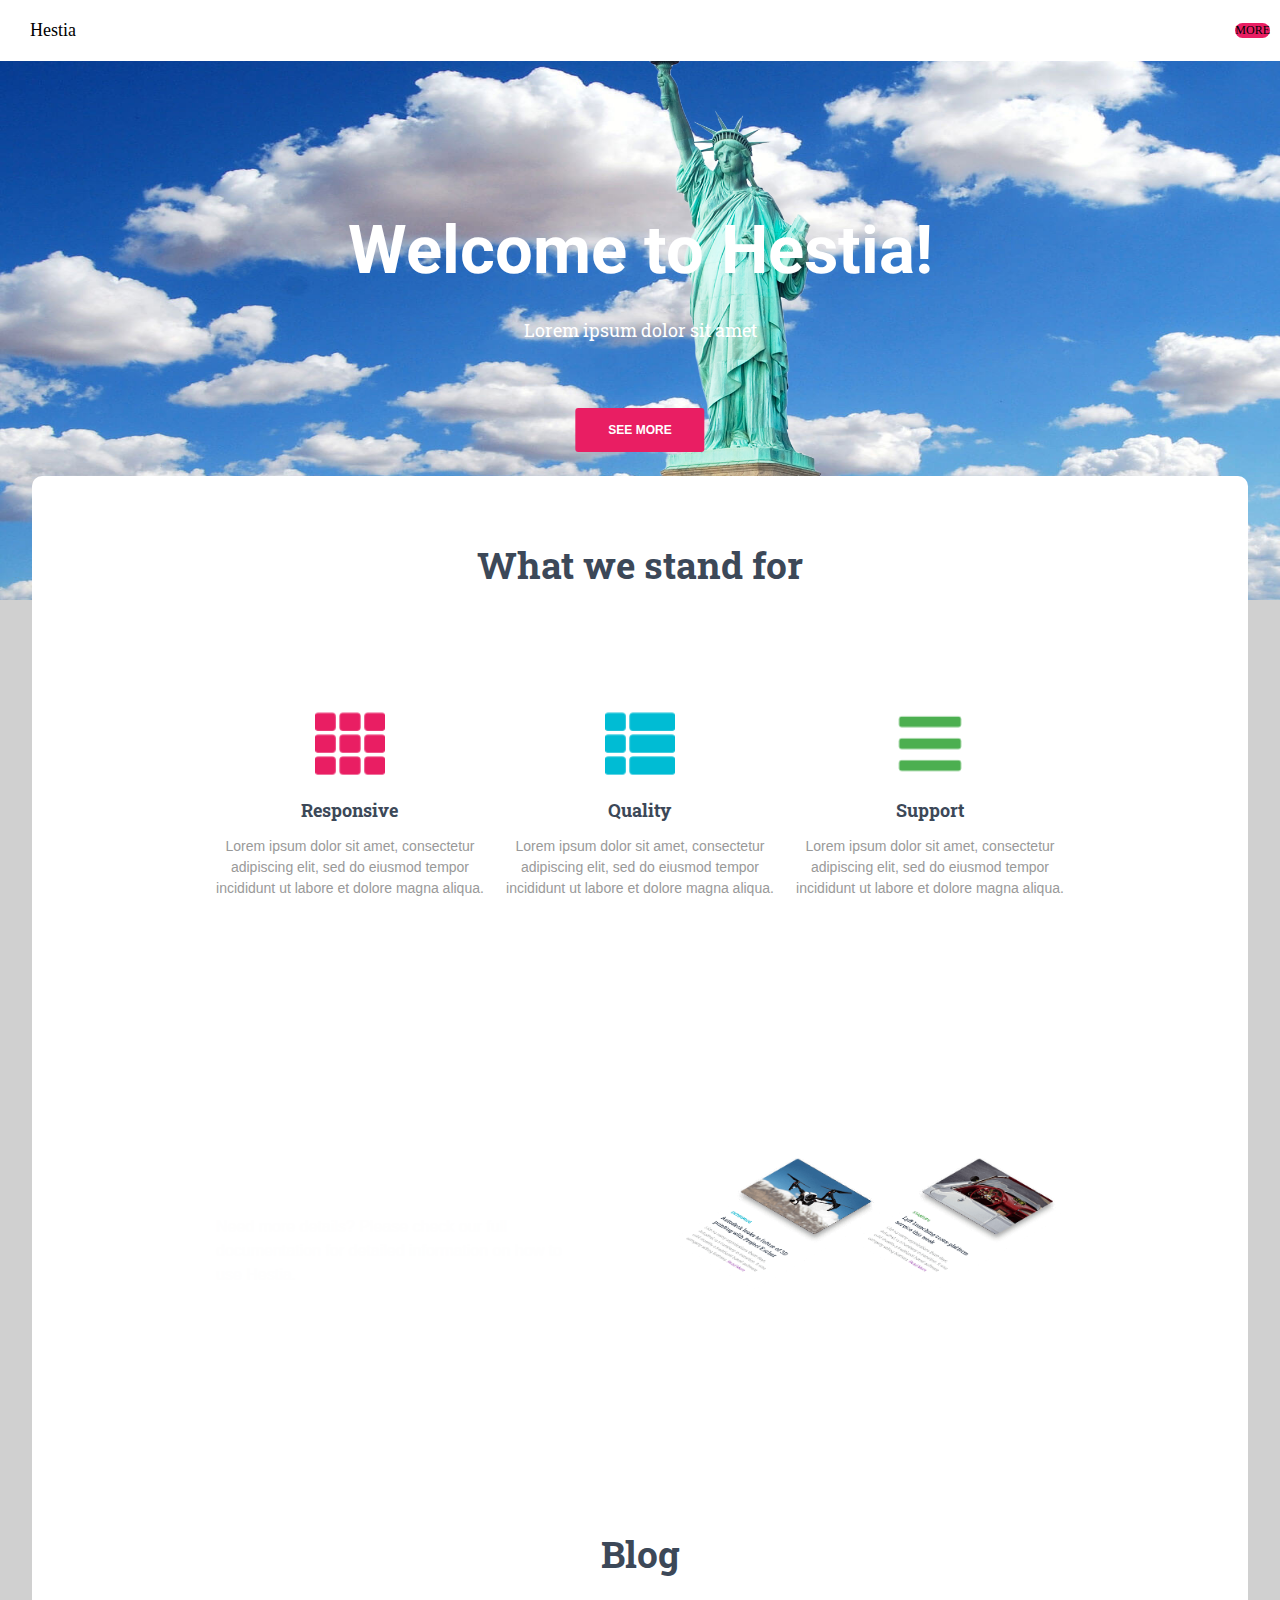
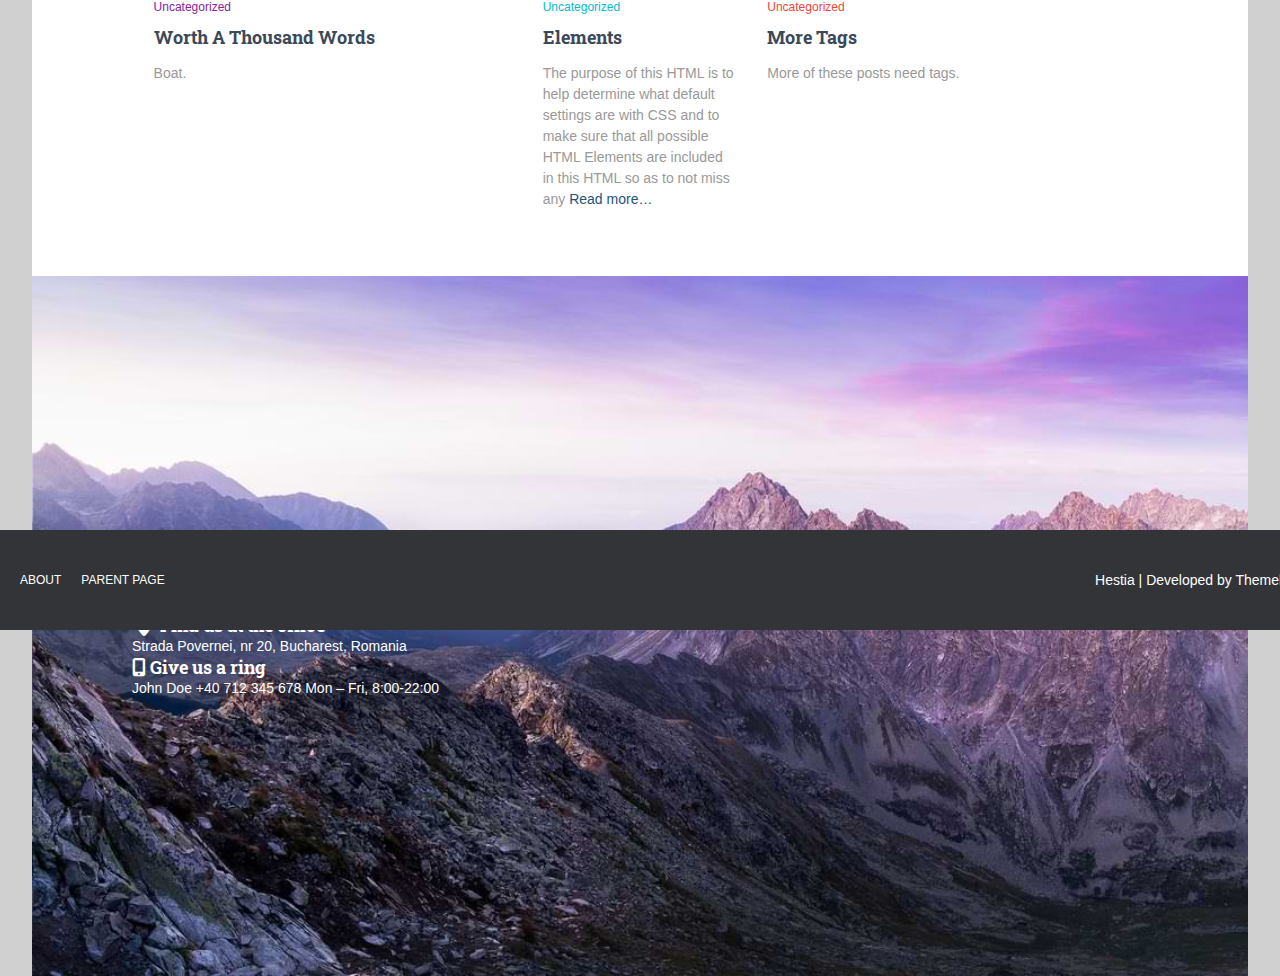
==== index.html @ 1cc7cbe5 "better" ====
<!DOCTYPE html>
<html lang="en">
  <head>
    <meta charset="UTF-8" />
    <meta name="viewport" content="width=device-width, initial-scale=1.0" />
    <title>Hestia</title>
    <link rel="stylesheet" href="./styles/nav/nav.css" />
    <link rel="stylesheet" href="./styles/main/main.css" />
    <link rel="preconnect" href="https://fonts.googleapis.com" />
    <link rel="preconnect" href="https://fonts.gstatic.com" crossorigin />
    <link
      href="https://fonts.googleapis.com/css2?family=Playwrite+IN:wght@100..400&family=Roboto:ital,wght@0,100..900;1,100..900&display=swap"
      rel="stylesheet"
    />
    <link rel="preconnect" href="https://fonts.googleapis.com" />
    <link rel="preconnect" href="https://fonts.gstatic.com" crossorigin />
    <link
      href="https://fonts.googleapis.com/css2?family=Playwrite+IN:wght@100..400&family=Roboto+Slab:wght@100..900&family=Roboto:ital,wght@0,100..900;1,100..900&display=swap"
      rel="stylesheet"
    />
    <link
      rel="stylesheet"
      href="https://cdnjs.cloudflare.com/ajax/libs/font-awesome/6.0.0-beta3/css/all.min.css"
    />
  </head>

  <body>
    <div class="page-container">
      <header>
        <nav>
          <div class="nav-hestia">
            <a href="">Hestia</a>
          </div>
          <div class="nav-links">
            <div class="nav-label">
              <a href="">HOME</a>
            </div>

            <div class="nav-label">
              <a href="">BLOG</a>
            </div>

            <div class="nav-label">
              <a href="">CONTACT</a>
            </div>

            <div class="nav-more">
              <a href="">MORE</a>
            </div>
          </div>
        </nav>
      </header>

      <div class="hero-wrapper">
        <img class="clouds-img" src="./assets/clouds.jpg" alt="clouds" />
        <img
          class="statue-img"
          src="./assets/statue-of-liberty.png"
          alt="statue-liberty"
        />
        <span class="welcome">Welcome to Hestia!</span>
        <span class="lorem">Lorem ipsum dolor sit amet</span>
        <span class="see-more">SEE MORE</span>
      </div>

      <div class="main-wrapper">
        <div class="stand-for-container">
          <div class="stand-for-heading">
            <span>What we stand for</span>
          </div>

          <div class="grid-container">
            <div class="pink">
              <img src="./assets/feat1.png" alt="pink-grid" />
              <span>Responsive</span>
              <p>
                Lorem ipsum dolor sit amet, consectetur adipiscing elit, sed do
                eiusmod tempor incididunt ut labore et dolore magna aliqua.
              </p>
            </div>

            <div class="blue">
              <img src="./assets/feat2.png" alt="blue-grid" />
              <span>Quality</span>
              <p>
                Lorem ipsum dolor sit amet, consectetur adipiscing elit, sed do
                eiusmod tempor incididunt ut labore et dolore magna aliqua.
              </p>
            </div>

            <div class="green">
              <img src="./assets/feat3.png" alt="green-grid" />
              <span>Support</span>
              <p>
                Lorem ipsum dolor sit amet, consectetur adipiscing elit, sed do
                eiusmod tempor incididunt ut labore et dolore magna aliqua.
              </p>
            </div>
          </div>
        </div>

        <div class="about-hestia">
          <div class="words-wrapper">
            <span>About Hestia</span>
            <p>
              Need more details? Please check our full documentation for
              detailed information on how to use Hestia.
            </p>
          </div>
          <div>
            <img src="./assets/about-content.png" alt="about-hestia" />
          </div>
        </div>

        <div class="blog-container">
          <div class="blog-heading">
            <span>Blog</span>
          </div>
          <div class="grid-container">
            <div class="purple">
              <a class="purple-uncategorized" href="">Uncategorized</a>
              <span>Worth A Thousand Words</span>
              <p>Boat.</p>
            </div>

            <div class="blue">
              <a class="blue-uncategorized" href="">Uncategorized</a>
              <span>Elements</span>
              <p>
                The purpose of this HTML is to help determine what default
                settings are with CSS and to make sure that all possible HTML
                Elements are included in this HTML so as to not miss any
                <a href="#">Read more…</a>
              </p>
            </div>

            <div class="red">
              <a class="red-uncategorized" href="">Uncategorized</a>
              <span>More Tags</span>
              <p>More of these posts need tags.</p>
            </div>
          </div>
        </div>

        <div class="get-in-touch-container">
          <div class="get-in-touch-wrapper">
            <span class="header">Get in Touch</span>
            <div class="find-us-office">
              <i class="fa-solid fa-location-dot"></i>
              <span>Find us at the office</span>
            </div>
            <span class="strada-address"
              >Strada Povernei, nr 20, Bucharest, Romania</span
            >
            <div class="give-us-ring">
              <i class="fa-solid fa-mobile-screen-button"></i>
              <span>Give us a ring</span>
            </div>
            <span class="john-doe-number"
              >John Doe +40 712 345 678 Mon – Fri, 8:00-22:00</span
            >
          </div>
        </div>
      </div>
      <footer>
        <nav>
          <div class="nav-links-left">
            <div class="nav-label">
              <a href="">ABOUT</a>
            </div>
            <div class="nav-label">
              <a href="">PARENT PAGE</a>
            </div>
          </div>
          <div class="nav-label developed-by">
            Hestia | Developed by <a href="">Themelsle</a>
          </div>
        </nav>
      </footer>
    </div>
  </body>
</html>
---- styles/nav/nav.css ----
.page-container {
  padding-top: 30px;
}
.page-container header {
  display: flex;
  justify-content: space-between;
  align-items: center;
  padding: 20px;
  position: fixed;
  top: 0;
  z-index: 2000;
  width: 100%;
  background-color: white;
}
.page-container header nav {
  display: flex;
  justify-content: space-between;
  align-items: center;
  width: 100%;
  padding: 0px 10px;
  color: white;
}
.page-container header nav .nav-hestia {
  font-size: 18px;
}
.page-container header nav .nav-links {
  display: flex;
  gap: 20px;
}
.page-container header nav .nav-label {
  font-size: 12px;
}
.page-container header nav .nav-more {
  font-size: 12px;
  background-color: #e91e63;
  color: white;
  border-radius: 10px;
  margin: 0 20px;
}
.page-container header nav a {
  text-decoration: none;
  color: black;
}/*# sourceMappingURL=nav.css.map */
---- styles/main/main.css ----
html,
body {
  margin: 0;
  width: 100%;
  height: 100%;
  background-color: #d0d0d0;
}

.page-container {
  display: flex;
  flex-direction: column;
}
.page-container .hero-wrapper {
  position: relative;
}
.page-container .hero-wrapper .clouds-img {
  position: absolute;
  height: 570px;
  width: 100%;
}
.page-container .hero-wrapper .statue-img {
  height: 570px;
  width: auto;
  position: absolute;
  left: 285px;
  top: -35px;
}
.page-container .hero-wrapper .welcome {
  position: absolute;
  top: 220px;
  left: 50%;
  transform: translate(-50%, -50%);
  padding: 10px;
  font-size: 67px;
  color: white;
  font-family: "Roboto", Helvetica, Arial, Helvetica, sans-serif;
  font-weight: bold;
}
.page-container .hero-wrapper .lorem {
  position: absolute;
  top: 300px;
  left: 50%;
  transform: translate(-50%, -50%);
  padding: 10px;
  font-size: 18px;
  color: white;
  font-family: "Roboto Slab", "Times New Roman", serif;
}
.page-container .hero-wrapper .see-more {
  position: absolute;
  display: inline-block;
  background-color: #e91e63;
  border-radius: 3px;
  top: 400px;
  left: 50%;
  transform: translate(-50%, -50%);
  padding: 15px 33px;
  font-size: 12px;
  color: white;
  font-family: Arial, Helvetica, sans-serif;
  font-weight: bold;
}
.page-container .main-wrapper {
  position: relative;
  background-color: white;
  border-radius: 10px 10px 10px 10px;
  padding: -20px;
  width: 95%;
  justify-content: center;
  margin: 0 auto;
  z-index: 100;
  top: 446px;
}
.page-container .main-wrapper .stand-for-container {
  display: flex;
  flex-direction: column;
  align-items: center;
  justify-content: center;
  height: 500px;
  width: 80%;
  margin: 0 auto;
}
.page-container .main-wrapper .stand-for-container .stand-for-heading {
  color: #3c4858;
  font-size: 37px;
  font-family: "Roboto Slab", "Times New Roman", serif;
  font-weight: 700;
  text-align: center;
  margin-bottom: 120px;
}
.page-container .main-wrapper .stand-for-container .grid-container {
  display: grid;
  grid-template-columns: 1fr 1fr 1fr;
  gap: 20px;
  text-align: center;
}
.page-container .main-wrapper .stand-for-container .grid-container img {
  width: 70px;
  height: auto;
  margin-bottom: 15px;
}
.page-container .main-wrapper .stand-for-container .grid-container span {
  display: block;
  font-weight: bold;
  margin-bottom: 5px;
  color: #3c4858;
  font-size: 18px;
  font-weight: 700;
  font-family: "Roboto Slab", "Times New Roman", serif;
}
.page-container .main-wrapper .stand-for-container .grid-container p {
  max-width: 270px;
  color: #999999;
  font-size: 14px;
  font-family: Arial, Helvetica, sans-serif;
  line-height: 1.5;
}
.page-container .main-wrapper .about-hestia {
  display: flex;
  background-image: url("../../assets/mountain.jpg");
  background-repeat: no-repeat;
  display: flex;
  width: 100%;
  height: 500px;
  justify-content: center;
  background-position: center;
  background-size: cover;
  background-attachment: fixed;
  align-items: center;
  justify-content: center;
  gap: 80px;
}
.page-container .main-wrapper .about-hestia span {
  color: #fff;
  font-family: "Roboto Slab", "Times New Roman", serif;
  font-weight: 700;
  font-size: 37px;
}
.page-container .main-wrapper .about-hestia p {
  color: #fefefe;
  font-weight: 300;
  font-family: Arial, Helvetica, sans-serif;
  word-wrap: break-word;
  width: 375px;
  line-height: 1.5;
}
.page-container .main-wrapper .about-hestia img {
  width: auto;
  height: 140px;
}
.page-container .main-wrapper .blog-container {
  display: flex;
  flex-direction: column;
  align-items: center;
  justify-content: center;
  height: 400px;
  margin: 0 auto;
}
.page-container .main-wrapper .blog-container .blog-heading {
  color: #3c4858;
  font-size: 37px;
  font-family: "Roboto Slab", "Times New Roman", serif;
  font-weight: 700;
  text-align: center;
  margin-bottom: 19px;
}
.page-container .main-wrapper .blog-container .grid-container {
  display: grid;
  grid-template-columns: 1fr 0.5fr 1fr;
  width: 80%;
  text-align: center;
}
.page-container .main-wrapper .blog-container .grid-container .purple {
  text-align: left;
}
.page-container .main-wrapper .blog-container .grid-container .blue {
  text-align: left;
}
.page-container .main-wrapper .blog-container .grid-container .red {
  text-align: left;
  margin-left: 30px;
}
.page-container .main-wrapper .blog-container .grid-container span {
  display: block;
  font-weight: bold;
  margin-bottom: 5px;
  color: #3c4858;
  font-size: 18px;
  font-weight: 700;
  font-family: "Roboto Slab", "Times New Roman", serif;
  margin-top: 10px;
}
.page-container .main-wrapper .blog-container .grid-container p {
  color: #999999;
  font-size: 14px;
  font-family: Arial, Helvetica, sans-serif;
  line-height: 1.5;
  text-align: left;
  max-width: 200px;
}
.page-container .main-wrapper .blog-container .grid-container p a {
  text-decoration: none;
  color: #23527c;
}
.page-container .main-wrapper .blog-container .grid-container a {
  text-decoration: none;
}
.page-container .main-wrapper .blog-container .grid-container .purple-uncategorized {
  color: #89229b;
  font-family: Arial, Helvetica, sans-serif;
  font-size: 12px;
}
.page-container .main-wrapper .blog-container .grid-container .blue-uncategorized {
  color: #00bcd4;
  font-family: Arial, Helvetica, sans-serif;
  font-size: 12px;
}
.page-container .main-wrapper .blog-container .grid-container .red-uncategorized {
  color: #f44336;
  font-family: Arial, Helvetica, sans-serif;
  font-size: 12px;
}
.page-container .main-wrapper .get-in-touch-container {
  background-image: url("../../assets/mountain.jpg");
  width: 100%;
  display: flex;
  flex-direction: column;
  justify-content: space-around;
  align-items: flex-start;
  height: 700px;
  background-repeat: no-repeat;
  background-size: cover;
  color: white;
}
.page-container .main-wrapper .get-in-touch-container .get-in-touch-wrapper {
  padding: 100px;
}
.page-container .main-wrapper .get-in-touch-container .get-in-touch-wrapper .header {
  font-size: 37px;
  font-family: "Roboto Slab", "Times New Roman", serif;
  font-weight: 700;
}
.page-container .main-wrapper .get-in-touch-container .get-in-touch-wrapper .find-us-office {
  font-size: 18px;
  font-family: "Roboto Slab", "Times New Roman", serif;
  font-weight: 700;
}
.page-container .main-wrapper .get-in-touch-container .get-in-touch-wrapper .find-us-office i {
  font-size: 32px;
}
.page-container .main-wrapper .get-in-touch-container .get-in-touch-wrapper .strada-address {
  font-size: 14px;
  font-family: Arial, Helvetica, sans-serif;
}
.page-container .main-wrapper .get-in-touch-container .get-in-touch-wrapper .give-us-ring {
  font-size: 18px;
  font-family: "Roboto Slab", "Times New Roman", serif;
  font-weight: 700;
}
.page-container .main-wrapper .get-in-touch-container .get-in-touch-wrapper .john-doe-number {
  font-size: 14px;
  font-family: Arial, Helvetica, sans-serif;
}
.page-container footer {
  background-color: #323437;
  width: 100%;
  height: 100px;
  padding: 0 20px;
  z-index: 2000;
}
.page-container footer nav {
  display: flex;
  align-items: center;
  height: 100%;
}
.page-container .nav-links-left {
  display: flex;
  gap: 20px;
}
.page-container .nav-label {
  font-size: 12px;
  font-family: Arial, Helvetica, sans-serif;
  color: white;
}
.page-container .nav-label a {
  text-decoration: none;
  color: white;
}
.page-container .developed-by {
  margin-left: auto;
  font-size: 14px;
}/*# sourceMappingURL=main.css.map */
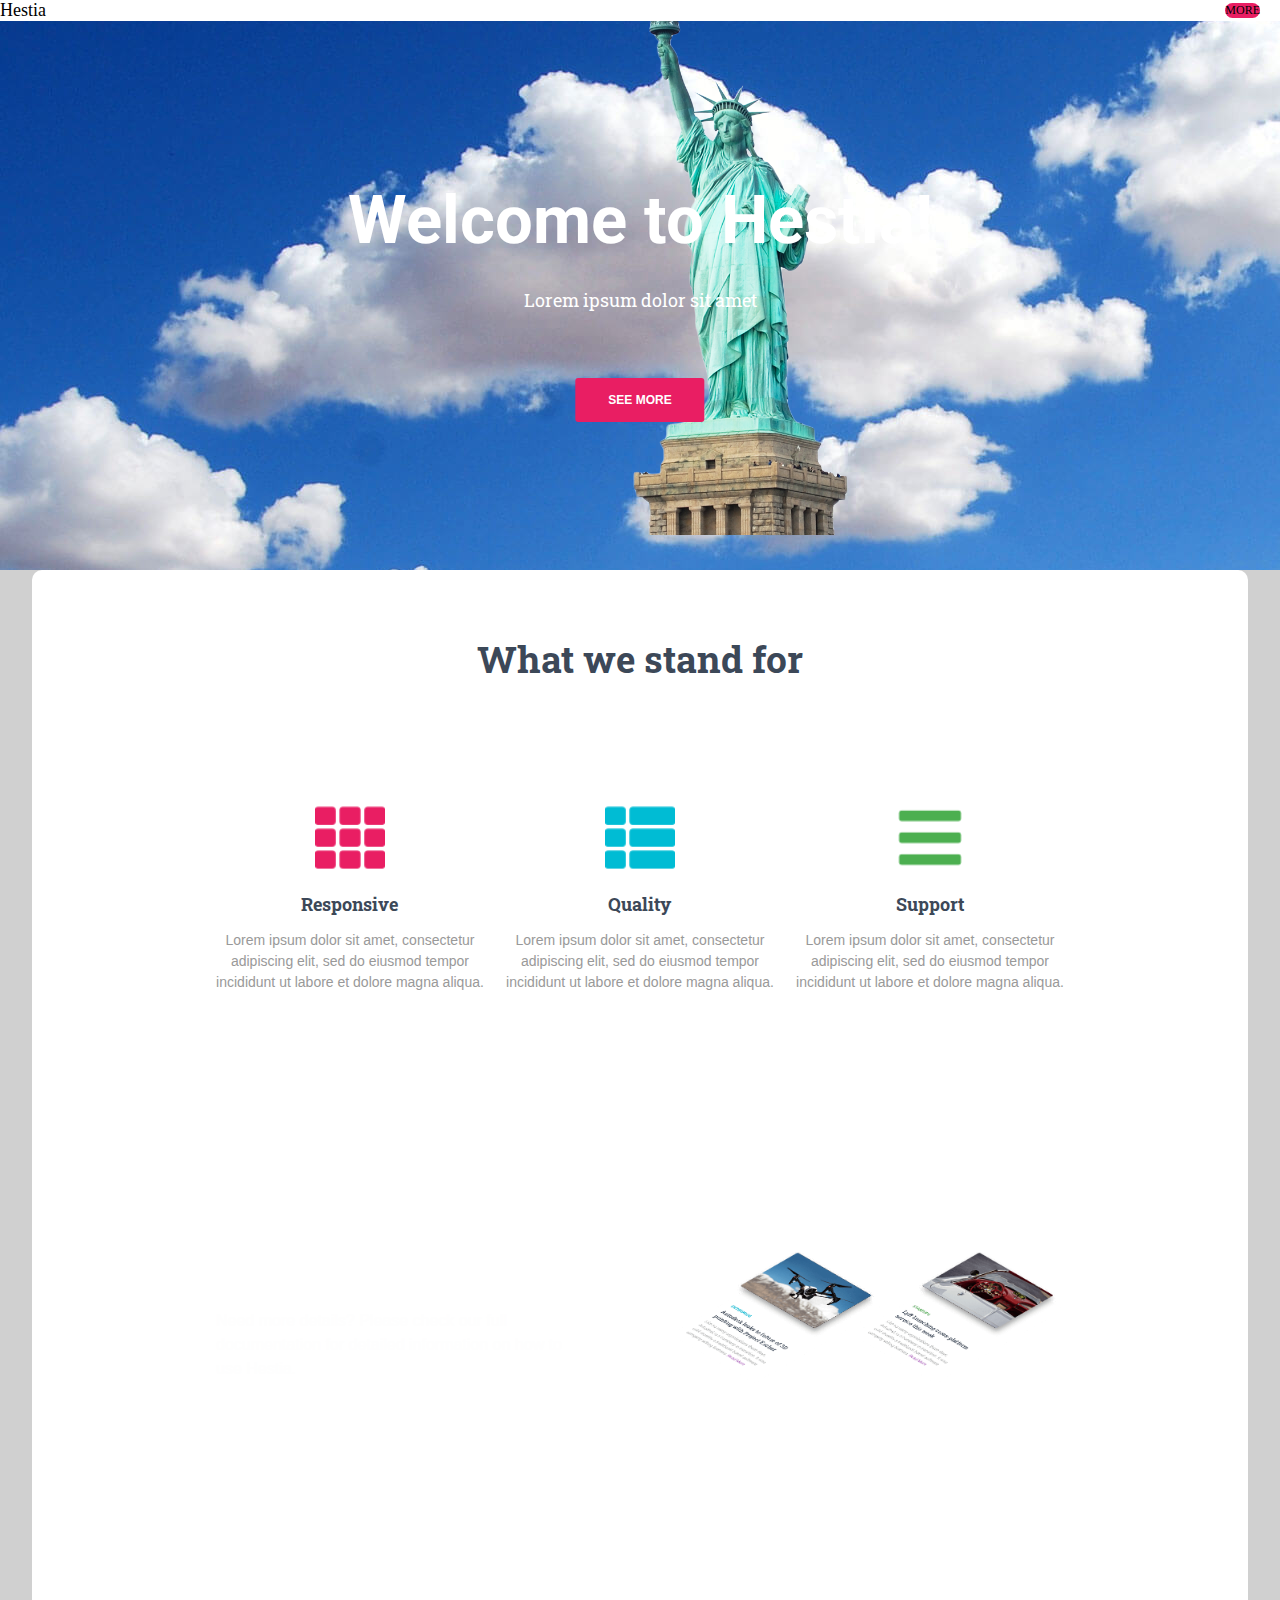
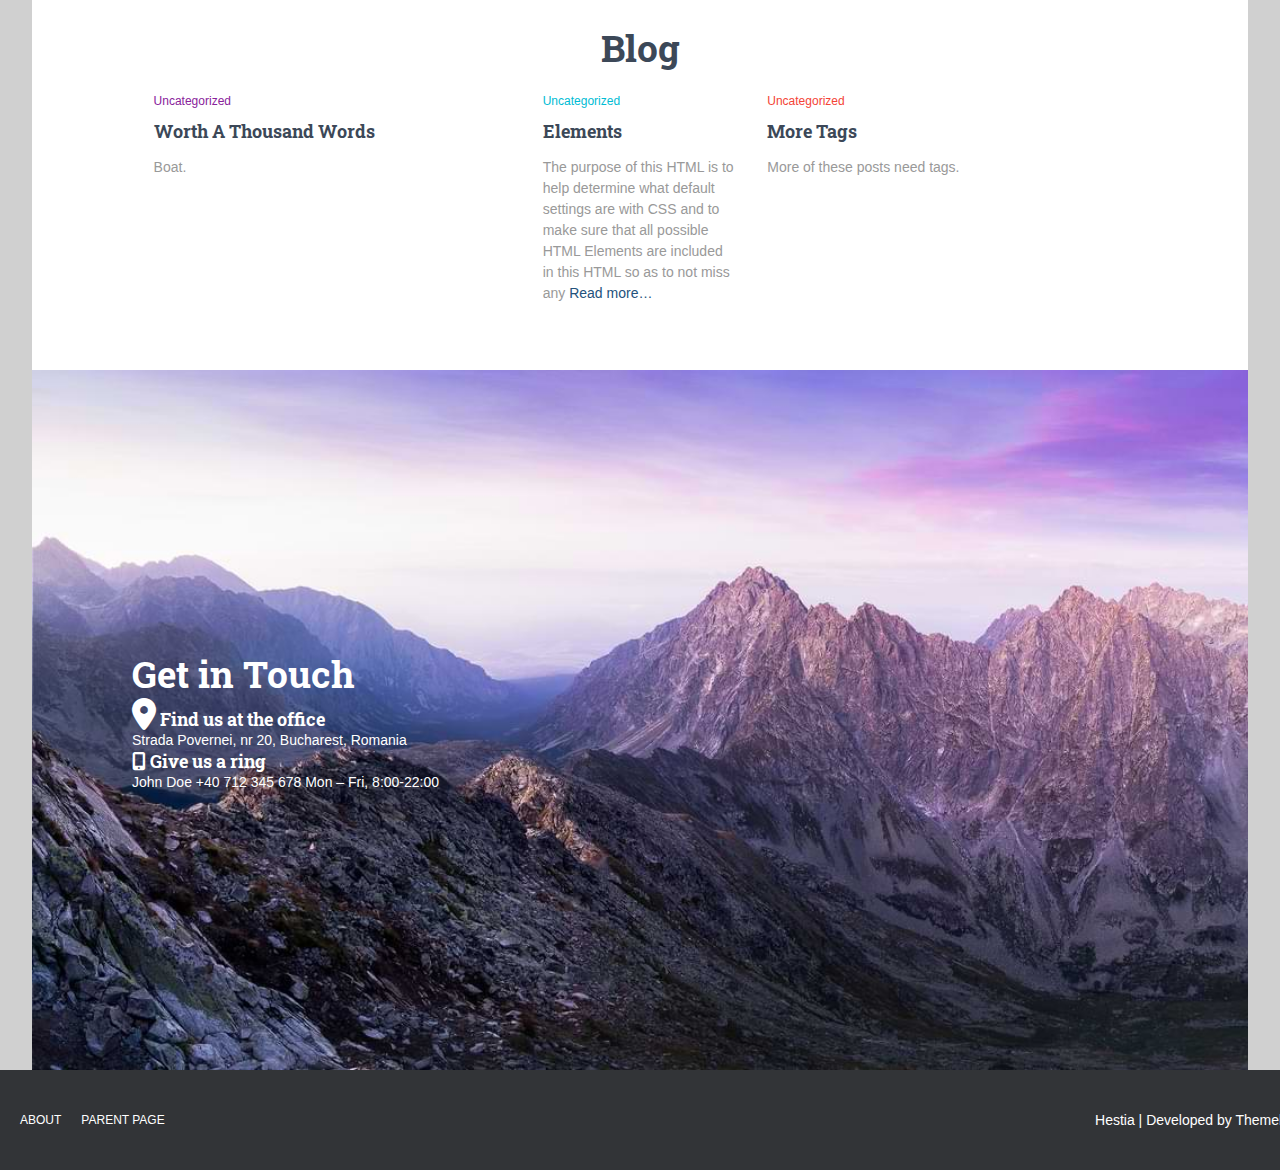
==== commit 09430c10: "ajsdklf" ====
--- a/index.html
+++ b/index.html
@@ -52,7 +52,6 @@
       </header>
 
       <div class="hero-wrapper">
-        <img class="clouds-img" src="./assets/clouds.jpg" alt="clouds" />
         <img
           class="statue-img"
           src="./assets/statue-of-liberty.png"
--- a/styles/nav/nav.css
+++ b/styles/nav/nav.css
@@ -1,11 +1,7 @@
-.page-container {
-  padding-top: 30px;
-}
 .page-container header {
   display: flex;
   justify-content: space-between;
   align-items: center;
-  padding: 20px;
   position: fixed;
   top: 0;
   z-index: 2000;
@@ -17,7 +13,6 @@
   justify-content: space-between;
   align-items: center;
   width: 100%;
-  padding: 0px 10px;
   color: white;
 }
 .page-container header nav .nav-hestia {
--- a/styles/main/main.css
+++ b/styles/main/main.css
@@ -12,11 +12,9 @@
 }
 .page-container .hero-wrapper {
   position: relative;
-}
-.page-container .hero-wrapper .clouds-img {
-  position: absolute;
+  background-image: url("../../assets/clouds.jpg");
+  width: 100%;
   height: 570px;
-  width: 100%;
 }
 .page-container .hero-wrapper .statue-img {
   height: 570px;
@@ -61,15 +59,12 @@
   font-weight: bold;
 }
 .page-container .main-wrapper {
-  position: relative;
   background-color: white;
   border-radius: 10px 10px 10px 10px;
-  padding: -20px;
   width: 95%;
   justify-content: center;
   margin: 0 auto;
   z-index: 100;
-  top: 446px;
 }
 .page-container .main-wrapper .stand-for-container {
   display: flex;
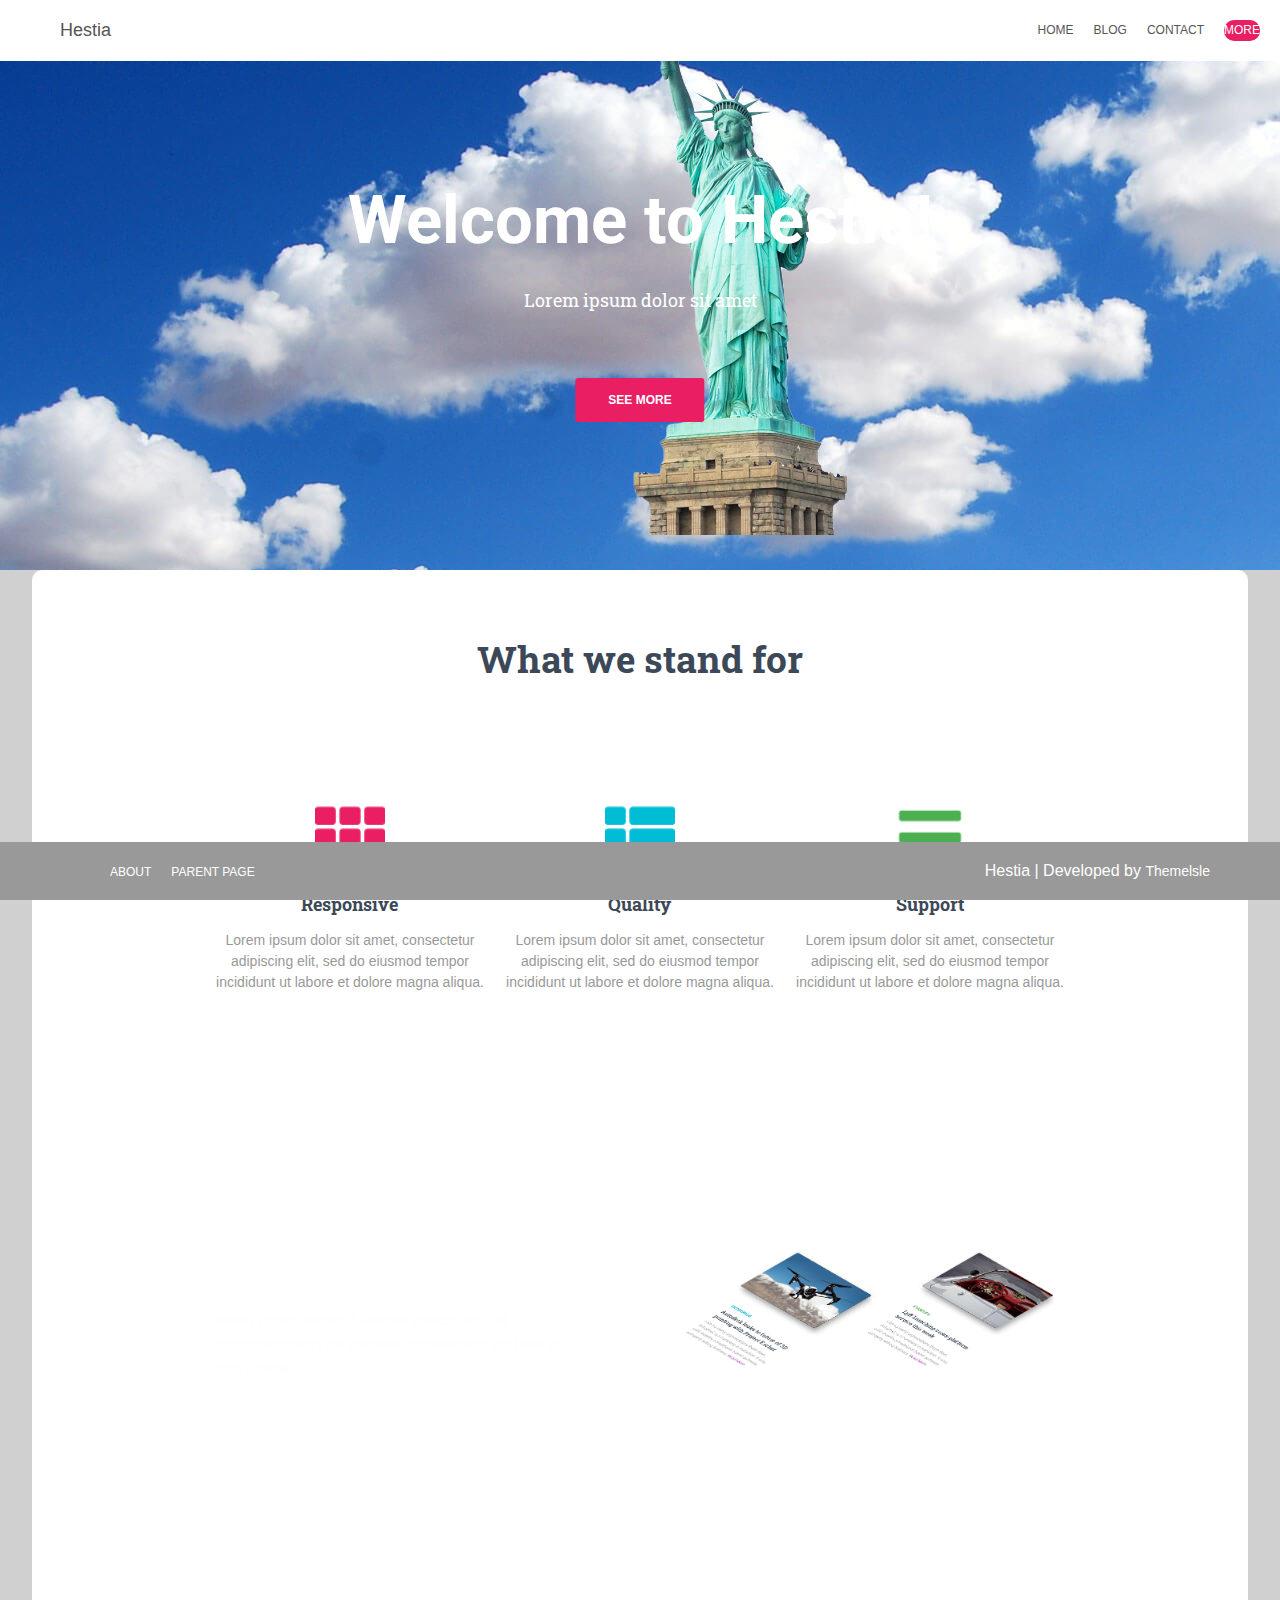
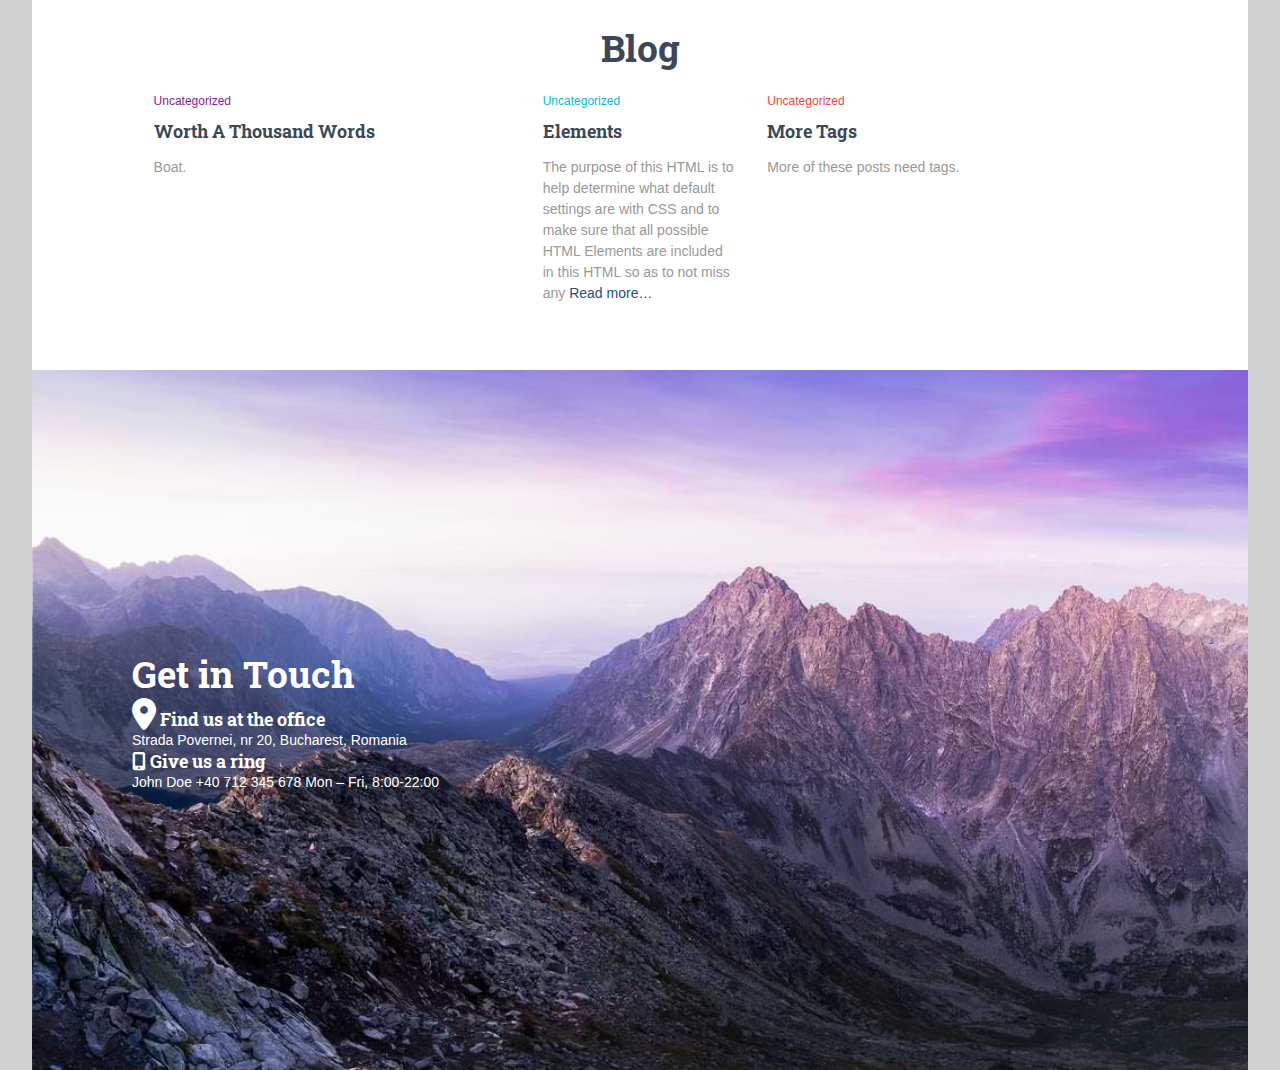
==== commit 08f0debf: "hdr footer done" ====
--- a/index.html
+++ b/index.html
@@ -171,7 +171,7 @@
               <a href="">PARENT PAGE</a>
             </div>
           </div>
-          <div class="nav-label developed-by">
+          <div class="developed-by">
             Hestia | Developed by <a href="">Themelsle</a>
           </div>
         </nav>
--- a/styles/nav/nav.css
+++ b/styles/nav/nav.css
@@ -1,7 +1,6 @@
 .page-container header {
   display: flex;
-  justify-content: space-between;
-  align-items: center;
+  padding: 20px;
   position: fixed;
   top: 0;
   z-index: 2000;
@@ -11,28 +10,28 @@
 .page-container header nav {
   display: flex;
   justify-content: space-between;
-  align-items: center;
+  flex-direction: row;
   width: 100%;
-  color: white;
-}
-.page-container header nav .nav-hestia {
-  font-size: 18px;
+  padding: 0 40px;
 }
 .page-container header nav .nav-links {
   display: flex;
   gap: 20px;
 }
-.page-container header nav .nav-label {
+.page-container header nav .nav-links .nav-label a {
   font-size: 12px;
 }
 .page-container header nav .nav-more {
+  background-color: #e91e63;
+  border-radius: 10px;
+}
+.page-container header nav .nav-more a {
+  color: white;
   font-size: 12px;
-  background-color: #e91e63;
-  color: white;
-  border-radius: 10px;
-  margin: 0 20px;
 }
 .page-container header nav a {
   text-decoration: none;
-  color: black;
+  font-size: 18px;
+  color: #555555;
+  font-family: Arial, Helvetica, sans-serif;
 }/*# sourceMappingURL=nav.css.map */--- a/styles/main/main.css
+++ b/styles/main/main.css
@@ -257,31 +257,37 @@
   font-family: Arial, Helvetica, sans-serif;
 }
 .page-container footer {
-  background-color: #323437;
-  width: 100%;
-  height: 100px;
-  padding: 0 20px;
+  display: flex;
+  padding: 20px;
+  position: fixed;
+  bottom: 0;
   z-index: 2000;
+  width: 100%;
+  background-color: #999;
 }
 .page-container footer nav {
   display: flex;
-  align-items: center;
-  height: 100%;
-}
-.page-container .nav-links-left {
+  flex-direction: row;
+  width: 100%;
+  padding: 0 40px;
+}
+.page-container footer nav .nav-links-left {
   display: flex;
   gap: 20px;
-}
-.page-container .nav-label {
-  font-size: 12px;
-  font-family: Arial, Helvetica, sans-serif;
-  color: white;
-}
-.page-container .nav-label a {
+  padding: 0 50px;
+}
+.page-container footer nav .nav-links-left .nav-label a {
+  font-size: 12px;
+}
+.page-container footer nav .developed-by {
+  margin-left: auto;
+  color: white;
+  font-family: Arial, Helvetica, sans-serif;
+  padding: 0 50px;
+}
+.page-container footer nav a {
   text-decoration: none;
-  color: white;
-}
-.page-container .developed-by {
-  margin-left: auto;
-  font-size: 14px;
+  font-size: 14px;
+  color: white;
+  font-family: Arial, Helvetica, sans-serif;
 }/*# sourceMappingURL=main.css.map */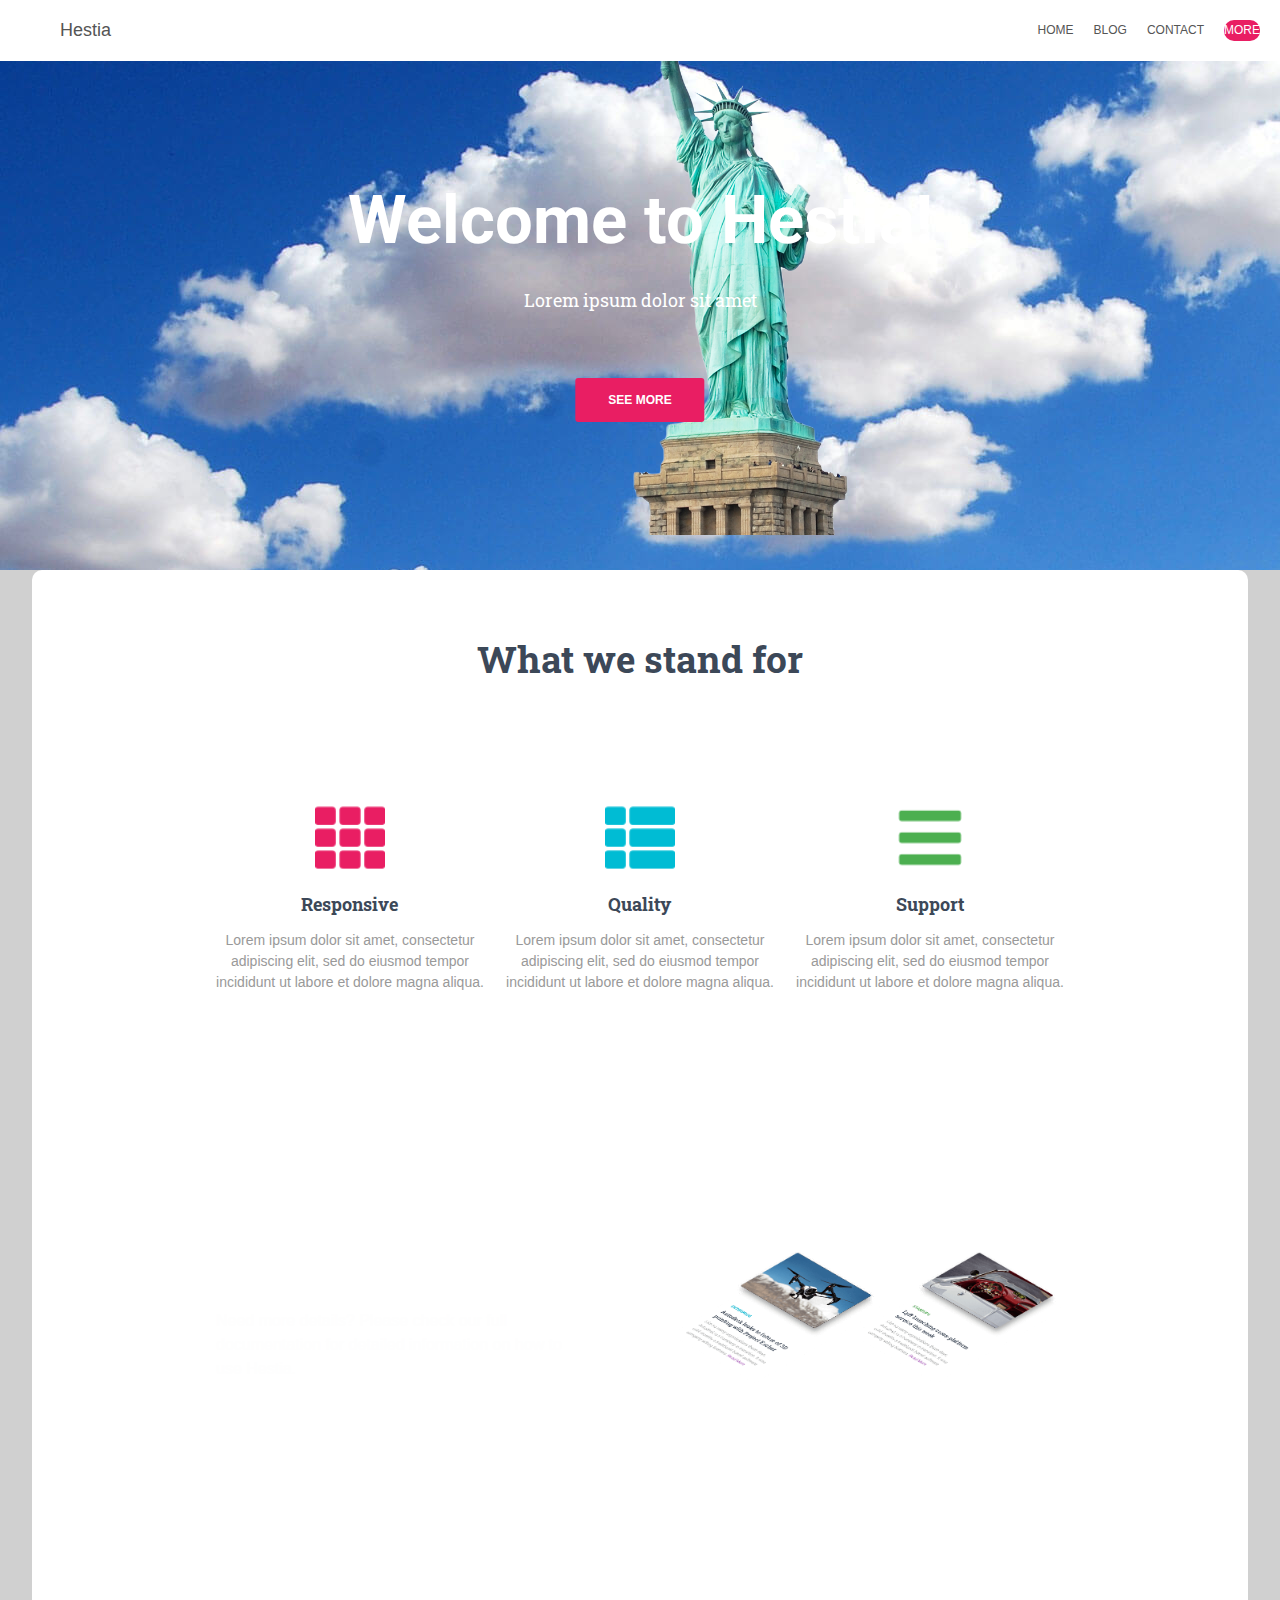
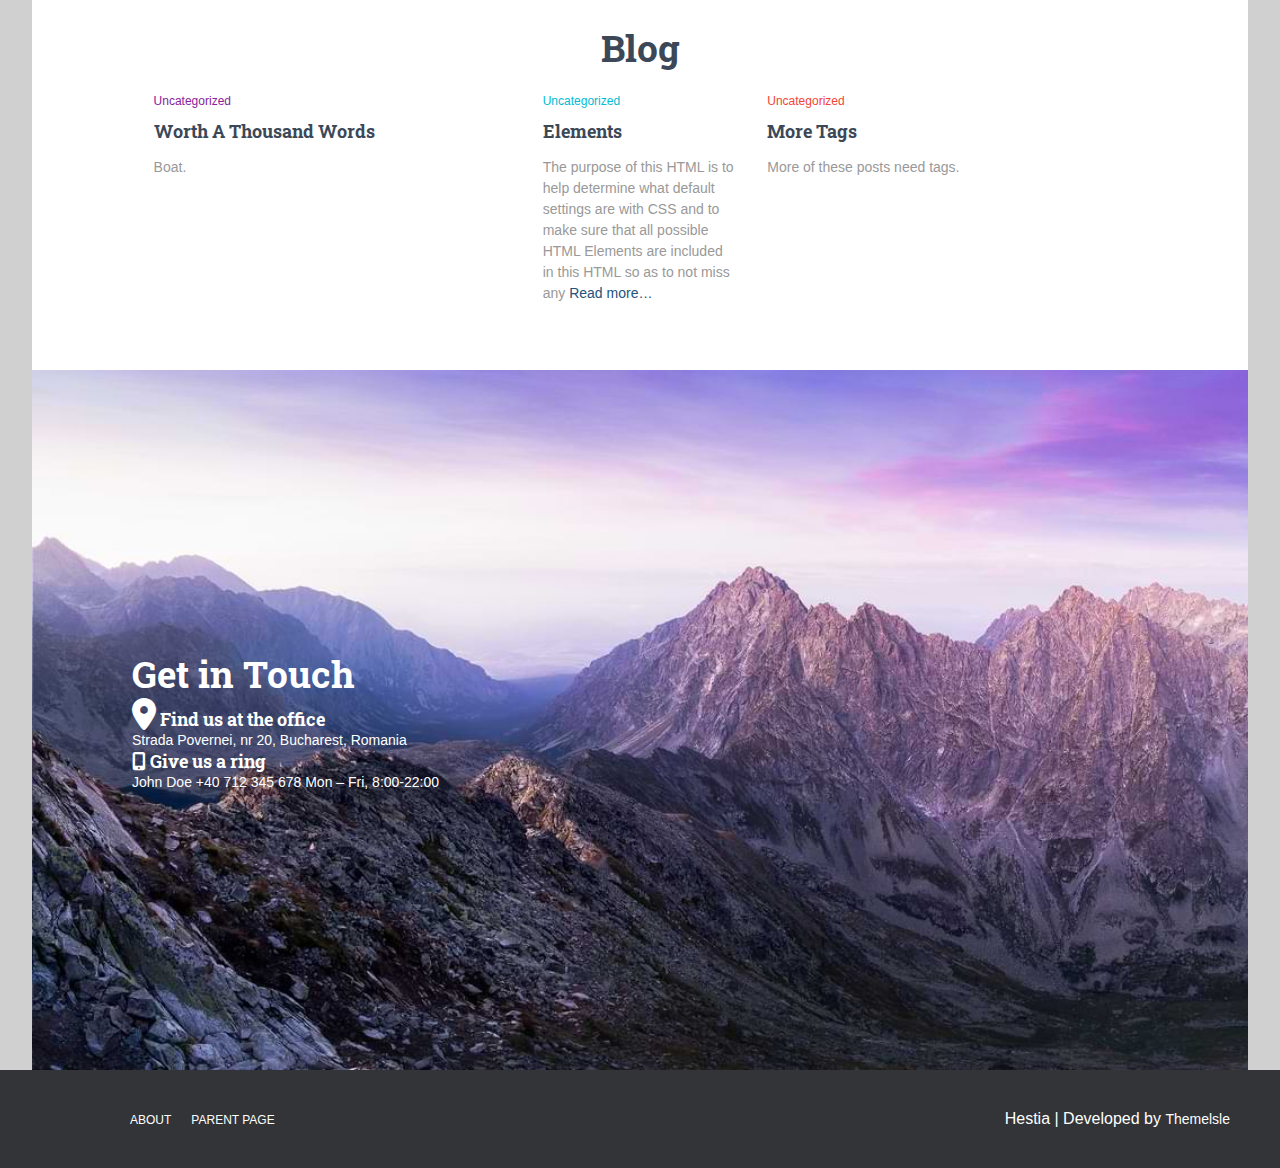
==== commit 8e719cee: "wow" ====
--- a/index.html
+++ b/index.html
@@ -6,6 +6,7 @@
     <title>Hestia</title>
     <link rel="stylesheet" href="./styles/nav/nav.css" />
     <link rel="stylesheet" href="./styles/main/main.css" />
+    <link rel="stylesheet" href="./styles/footer/footer.css" />
     <link rel="preconnect" href="https://fonts.googleapis.com" />
     <link rel="preconnect" href="https://fonts.gstatic.com" crossorigin />
     <link
@@ -171,6 +172,7 @@
               <a href="">PARENT PAGE</a>
             </div>
           </div>
+
           <div class="developed-by">
             Hestia | Developed by <a href="">Themelsle</a>
           </div>
--- a/styles/main/main.css
+++ b/styles/main/main.css
@@ -255,39 +255,4 @@
 .page-container .main-wrapper .get-in-touch-container .get-in-touch-wrapper .john-doe-number {
   font-size: 14px;
   font-family: Arial, Helvetica, sans-serif;
-}
-.page-container footer {
-  display: flex;
-  padding: 20px;
-  position: fixed;
-  bottom: 0;
-  z-index: 2000;
-  width: 100%;
-  background-color: #999;
-}
-.page-container footer nav {
-  display: flex;
-  flex-direction: row;
-  width: 100%;
-  padding: 0 40px;
-}
-.page-container footer nav .nav-links-left {
-  display: flex;
-  gap: 20px;
-  padding: 0 50px;
-}
-.page-container footer nav .nav-links-left .nav-label a {
-  font-size: 12px;
-}
-.page-container footer nav .developed-by {
-  margin-left: auto;
-  color: white;
-  font-family: Arial, Helvetica, sans-serif;
-  padding: 0 50px;
-}
-.page-container footer nav a {
-  text-decoration: none;
-  font-size: 14px;
-  color: white;
-  font-family: Arial, Helvetica, sans-serif;
 }/*# sourceMappingURL=main.css.map */--- a/styles/footer/footer.css
+++ b/styles/footer/footer.css
@@ -0,0 +1,33 @@
+.page-container footer {
+  display: flex;
+  padding: 40px;
+  z-index: 2000;
+  width: 100%;
+  background-color: #323437;
+}
+.page-container footer nav {
+  display: flex;
+  flex-direction: row;
+  width: 100%;
+  padding: 0 40px;
+}
+.page-container footer nav .nav-links-left {
+  display: flex;
+  gap: 20px;
+  padding: 0 50px;
+}
+.page-container footer nav .nav-links-left .nav-label a {
+  font-size: 12px;
+}
+.page-container footer nav .developed-by {
+  margin-left: auto;
+  color: white;
+  font-family: Arial, Helvetica, sans-serif;
+  padding: 0 50px;
+}
+.page-container footer nav a {
+  text-decoration: none;
+  font-size: 14px;
+  color: white;
+  font-family: Arial, Helvetica, sans-serif;
+}/*# sourceMappingURL=footer.css.map */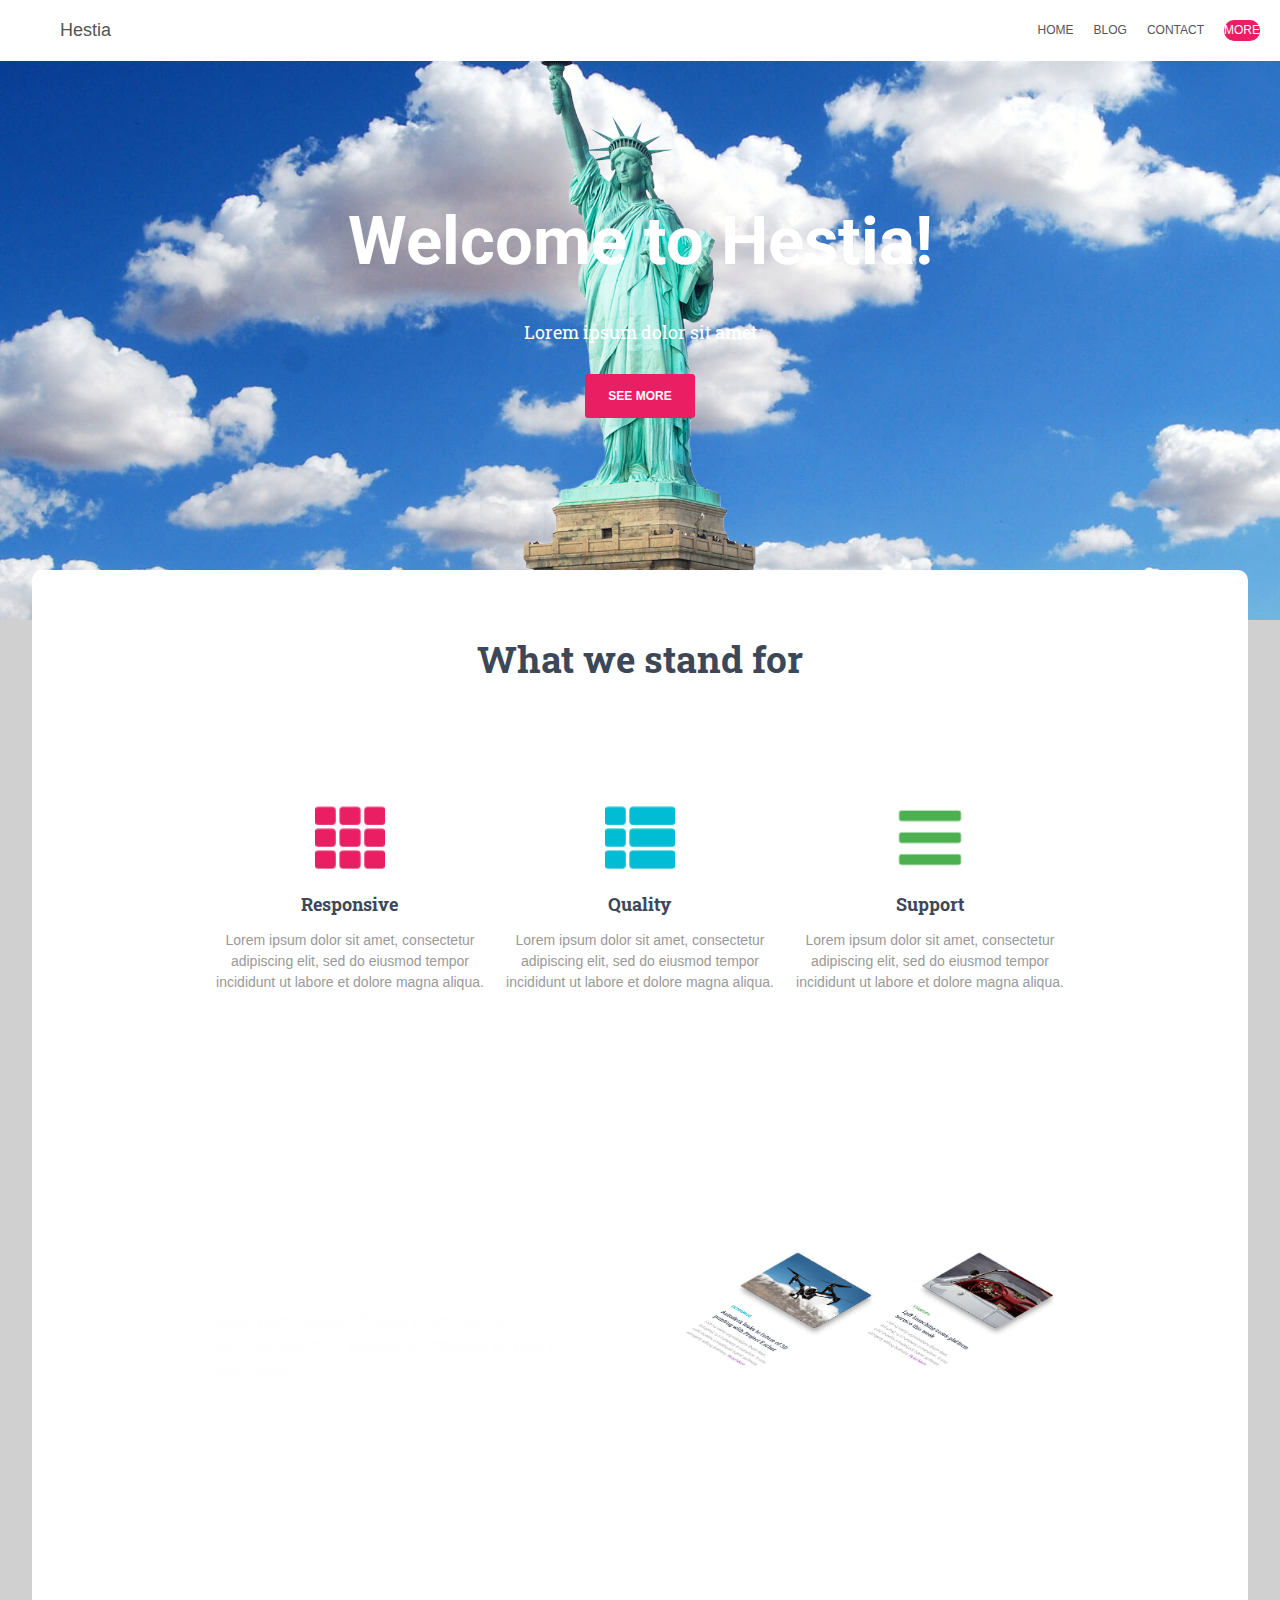
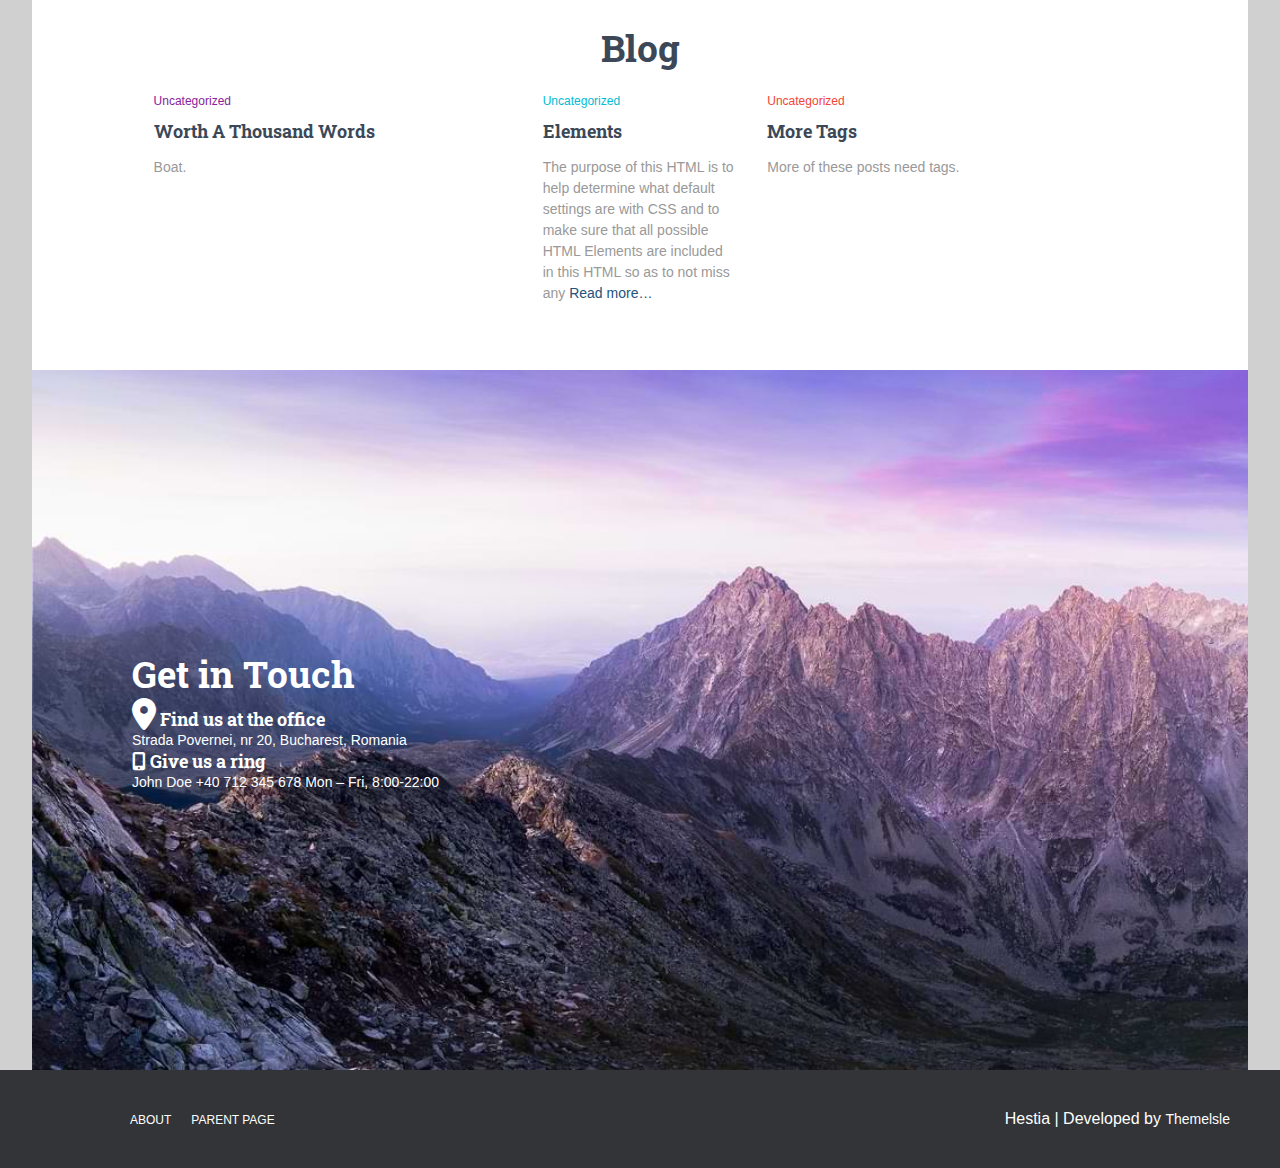
==== commit db8c6834: "yessir" ====
--- a/index.html
+++ b/index.html
@@ -58,9 +58,11 @@
           src="./assets/statue-of-liberty.png"
           alt="statue-liberty"
         />
-        <span class="welcome">Welcome to Hestia!</span>
-        <span class="lorem">Lorem ipsum dolor sit amet</span>
-        <span class="see-more">SEE MORE</span>
+        <div class="center">
+          <span class="welcome">Welcome to Hestia!</span>
+          <span class="lorem">Lorem ipsum dolor sit amet</span>
+          <span class="see-more">SEE MORE</span>
+        </div>
       </div>
 
       <div class="main-wrapper">
--- a/styles/main/main.css
+++ b/styles/main/main.css
@@ -12,51 +12,53 @@
 }
 .page-container .hero-wrapper {
   position: relative;
+  display: flex;
+  flex-direction: column;
+  justify-content: center;
+  align-items: center;
   background-image: url("../../assets/clouds.jpg");
-  width: 100%;
-  height: 570px;
+  background-repeat: no-repeat;
+  background-size: 100% auto;
+  height: 620px;
 }
 .page-container .hero-wrapper .statue-img {
-  height: 570px;
+  position: absolute;
+  height: 620px;
   width: auto;
-  position: absolute;
-  left: 285px;
-  top: -35px;
-}
-.page-container .hero-wrapper .welcome {
-  position: absolute;
-  top: 220px;
-  left: 50%;
-  transform: translate(-50%, -50%);
+  margin-bottom: 20px;
+}
+.page-container .hero-wrapper .center {
+  display: flex;
+  flex-direction: column;
+  z-index: 1;
+  gap: 20px;
+}
+.page-container .hero-wrapper .center .welcome {
+  font-size: 67px;
+  color: white;
+  font-family: "Roboto", Helvetica, Arial, Helvetica, sans-serif;
+  font-weight: bold;
+  text-align: center;
+  margin-bottom: 10px;
+}
+.page-container .hero-wrapper .center .lorem {
+  text-align: center;
   padding: 10px;
-  font-size: 67px;
-  color: white;
-  font-family: "Roboto", Helvetica, Arial, Helvetica, sans-serif;
-  font-weight: bold;
-}
-.page-container .hero-wrapper .lorem {
-  position: absolute;
-  top: 300px;
-  left: 50%;
-  transform: translate(-50%, -50%);
-  padding: 10px;
-  font-size: 18px;
-  color: white;
-  font-family: "Roboto Slab", "Times New Roman", serif;
-}
-.page-container .hero-wrapper .see-more {
-  position: absolute;
-  display: inline-block;
+  font-size: 18px;
+  color: white;
+  font-family: "Roboto Slab", "Times New Roman", serif;
+}
+.page-container .hero-wrapper .center .see-more {
+  align-self: center;
+  text-align: center;
   background-color: #e91e63;
   border-radius: 3px;
-  top: 400px;
-  left: 50%;
-  transform: translate(-50%, -50%);
-  padding: 15px 33px;
-  font-size: 12px;
-  color: white;
-  font-family: Arial, Helvetica, sans-serif;
-  font-weight: bold;
+  padding: 15px;
+  font-size: 12px;
+  color: white;
+  font-family: Arial, Helvetica, sans-serif;
+  font-weight: bold;
+  width: 80px;
 }
 .page-container .main-wrapper {
   background-color: white;
@@ -65,6 +67,7 @@
   justify-content: center;
   margin: 0 auto;
   z-index: 100;
+  margin-top: -50px;
 }
 .page-container .main-wrapper .stand-for-container {
   display: flex;
--- a/styles/footer/footer.css
+++ b/styles/footer/footer.css
@@ -1,31 +1,31 @@
-.page-container footer {
+footer {
   display: flex;
   padding: 40px;
   z-index: 2000;
   width: 100%;
   background-color: #323437;
 }
-.page-container footer nav {
+footer nav {
   display: flex;
   flex-direction: row;
   width: 100%;
   padding: 0 40px;
 }
-.page-container footer nav .nav-links-left {
+footer nav .nav-links-left {
   display: flex;
   gap: 20px;
   padding: 0 50px;
 }
-.page-container footer nav .nav-links-left .nav-label a {
+footer nav .nav-links-left .nav-label a {
   font-size: 12px;
 }
-.page-container footer nav .developed-by {
+footer nav .developed-by {
   margin-left: auto;
   color: white;
   font-family: Arial, Helvetica, sans-serif;
   padding: 0 50px;
 }
-.page-container footer nav a {
+footer nav a {
   text-decoration: none;
   font-size: 14px;
   color: white;
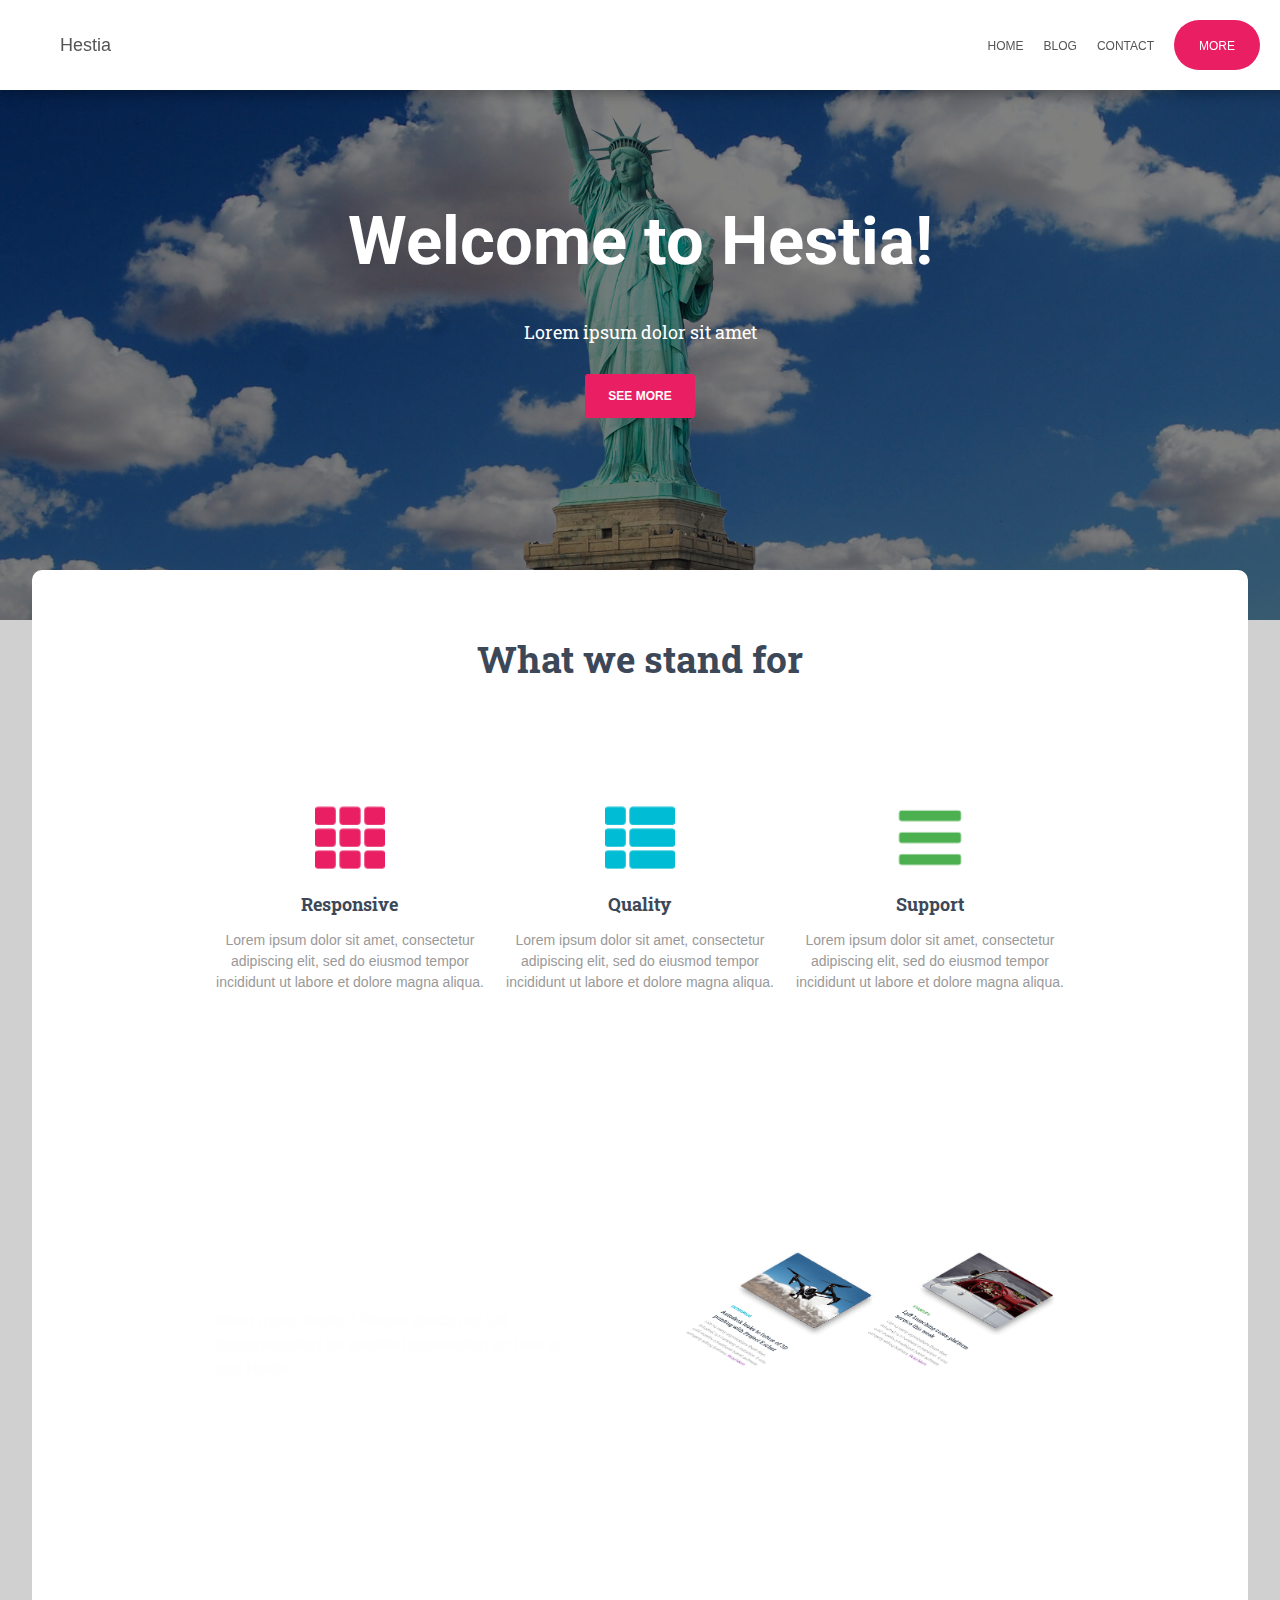
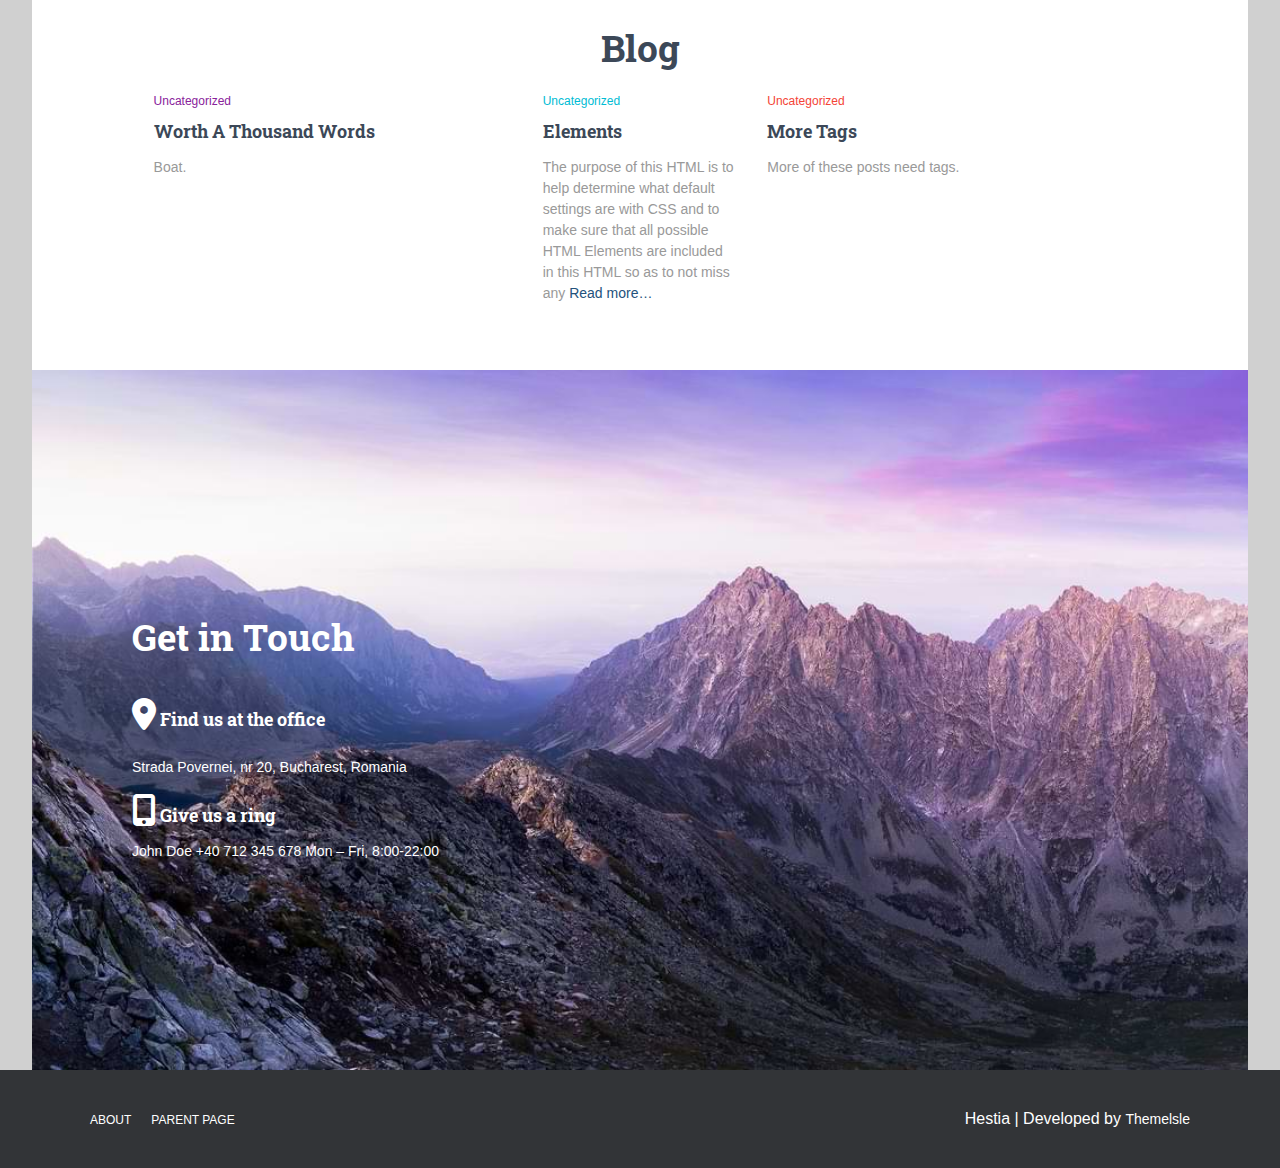
==== commit 4219a09e: "tired but alive" ====
--- a/index.html
+++ b/index.html
@@ -30,23 +30,23 @@
       <header>
         <nav>
           <div class="nav-hestia">
-            <a href="">Hestia</a>
+            <a href="./index.html">Hestia</a>
           </div>
           <div class="nav-links">
             <div class="nav-label">
-              <a href="">HOME</a>
+              <a href="./index.html">HOME</a>
             </div>
 
             <div class="nav-label">
-              <a href="">BLOG</a>
+              <a href="./blog.html">BLOG</a>
             </div>
 
             <div class="nav-label">
-              <a href="">CONTACT</a>
+              <a href="./contact.html">CONTACT</a>
             </div>
 
             <div class="nav-more">
-              <a href="">MORE</a>
+              <a href="./index.html">MORE</a>
             </div>
           </div>
         </nav>
@@ -61,7 +61,7 @@
         <div class="center">
           <span class="welcome">Welcome to Hestia!</span>
           <span class="lorem">Lorem ipsum dolor sit amet</span>
-          <span class="see-more">SEE MORE</span>
+          <a class="see-more" href="./index.html">SEE MORE</a>
         </div>
       </div>
 
@@ -120,25 +120,27 @@
           </div>
           <div class="grid-container">
             <div class="purple">
-              <a class="purple-uncategorized" href="">Uncategorized</a>
-              <span>Worth A Thousand Words</span>
+              <a class="purple-uncategorized" href="#">Uncategorized</a>
+              <a class="a-tag-hdr" href="./thousand-words.html"
+                >Worth A Thousand Words</a
+              >
               <p>Boat.</p>
             </div>
 
             <div class="blue">
-              <a class="blue-uncategorized" href="">Uncategorized</a>
-              <span>Elements</span>
+              <a class="blue-uncategorized" href="#">Uncategorized</a>
+              <a class="a-tag-hdr" href="./elements.html">Elements</a>
               <p>
                 The purpose of this HTML is to help determine what default
                 settings are with CSS and to make sure that all possible HTML
                 Elements are included in this HTML so as to not miss any
-                <a href="#">Read more…</a>
+                <a href="./elements.html">Read more…</a>
               </p>
             </div>
 
             <div class="red">
-              <a class="red-uncategorized" href="">Uncategorized</a>
-              <span>More Tags</span>
+              <a class="red-uncategorized" href="#">Uncategorized</a>
+              <a class="a-tag-hdr" href="./more-tags.html">More Tags</a>
               <p>More of these posts need tags.</p>
             </div>
           </div>
--- a/styles/nav/nav.css
+++ b/styles/nav/nav.css
@@ -6,6 +6,7 @@
   z-index: 2000;
   width: 100%;
   background-color: white;
+  box-shadow: 0 4px 12px rgba(0, 0, 0, 0.3);
 }
 .page-container header nav {
   display: flex;
@@ -13,25 +14,42 @@
   flex-direction: row;
   width: 100%;
   padding: 0 40px;
+  align-items: center;
 }
 .page-container header nav .nav-links {
   display: flex;
   gap: 20px;
+  align-items: center;
+  justify-content: center;
 }
 .page-container header nav .nav-links .nav-label a {
   font-size: 12px;
 }
+.page-container header nav .nav-links .nav-label a:hover {
+  color: #e91e63;
+}
 .page-container header nav .nav-more {
   background-color: #e91e63;
-  border-radius: 10px;
+  border-radius: 30px;
+  padding: 16px 25px;
 }
 .page-container header nav .nav-more a {
   color: white;
   font-size: 12px;
+}
+.page-container header nav .nav-more:hover {
+  cursor: pointer;
+  box-shadow: 0px 4px 10px #e91e63;
+}
+.page-container header nav .nav-more:hover a {
+  color: #dadada;
 }
 .page-container header nav a {
   text-decoration: none;
   font-size: 18px;
   color: #555555;
   font-family: Arial, Helvetica, sans-serif;
+}
+.page-container header nav a:hover {
+  color: #949494;
 }/*# sourceMappingURL=nav.css.map */--- a/styles/main/main.css
+++ b/styles/main/main.css
@@ -21,6 +21,13 @@
   background-size: 100% auto;
   height: 620px;
 }
+.page-container .hero-wrapper::before {
+  content: "";
+  position: absolute;
+  inset: 0;
+  background-color: rgba(0, 0, 0, 0.5);
+  z-index: 1;
+}
 .page-container .hero-wrapper .statue-img {
   position: absolute;
   height: 620px;
@@ -59,6 +66,7 @@
   font-family: Arial, Helvetica, sans-serif;
   font-weight: bold;
   width: 80px;
+  text-decoration: none;
 }
 .page-container .main-wrapper {
   background-color: white;
@@ -178,7 +186,7 @@
   text-align: left;
   margin-left: 30px;
 }
-.page-container .main-wrapper .blog-container .grid-container span {
+.page-container .main-wrapper .blog-container .grid-container .a-tag-hdr {
   display: block;
   font-weight: bold;
   margin-bottom: 5px;
@@ -187,6 +195,10 @@
   font-weight: 700;
   font-family: "Roboto Slab", "Times New Roman", serif;
   margin-top: 10px;
+}
+.page-container .main-wrapper .blog-container .grid-container .a-tag-hdr:hover {
+  cursor: pointer;
+  color: #a1a2a3;
 }
 .page-container .main-wrapper .blog-container .grid-container p {
   color: #999999;
@@ -208,15 +220,24 @@
   font-family: Arial, Helvetica, sans-serif;
   font-size: 12px;
 }
+.page-container .main-wrapper .blog-container .grid-container .purple-uncategorized:hover {
+  color: rgba(137, 34, 155, 0.7137254902);
+}
 .page-container .main-wrapper .blog-container .grid-container .blue-uncategorized {
   color: #00bcd4;
   font-family: Arial, Helvetica, sans-serif;
   font-size: 12px;
 }
+.page-container .main-wrapper .blog-container .grid-container .blue-uncategorized:hover {
+  color: rgba(0, 187, 212, 0.6862745098);
+}
 .page-container .main-wrapper .blog-container .grid-container .red-uncategorized {
   color: #f44336;
   font-family: Arial, Helvetica, sans-serif;
   font-size: 12px;
+}
+.page-container .main-wrapper .blog-container .grid-container .red-uncategorized:hover {
+  color: rgba(244, 67, 54, 0.6941176471);
 }
 .page-container .main-wrapper .get-in-touch-container {
   background-image: url("../../assets/mountain.jpg");
@@ -237,11 +258,13 @@
   font-size: 37px;
   font-family: "Roboto Slab", "Times New Roman", serif;
   font-weight: 700;
+  line-height: 3;
 }
 .page-container .main-wrapper .get-in-touch-container .get-in-touch-wrapper .find-us-office {
   font-size: 18px;
   font-family: "Roboto Slab", "Times New Roman", serif;
   font-weight: 700;
+  line-height: 3;
 }
 .page-container .main-wrapper .get-in-touch-container .get-in-touch-wrapper .find-us-office i {
   font-size: 32px;
@@ -249,11 +272,16 @@
 .page-container .main-wrapper .get-in-touch-container .get-in-touch-wrapper .strada-address {
   font-size: 14px;
   font-family: Arial, Helvetica, sans-serif;
+  line-height: 3;
 }
 .page-container .main-wrapper .get-in-touch-container .get-in-touch-wrapper .give-us-ring {
   font-size: 18px;
   font-family: "Roboto Slab", "Times New Roman", serif;
   font-weight: 700;
+  line-height: 3;
+}
+.page-container .main-wrapper .get-in-touch-container .get-in-touch-wrapper .give-us-ring i {
+  font-size: 32px;
 }
 .page-container .main-wrapper .get-in-touch-container .get-in-touch-wrapper .john-doe-number {
   font-size: 14px;
--- a/styles/footer/footer.css
+++ b/styles/footer/footer.css
@@ -1,6 +1,6 @@
 footer {
   display: flex;
-  padding: 40px;
+  padding: 40px 0;
   z-index: 2000;
   width: 100%;
   background-color: #323437;
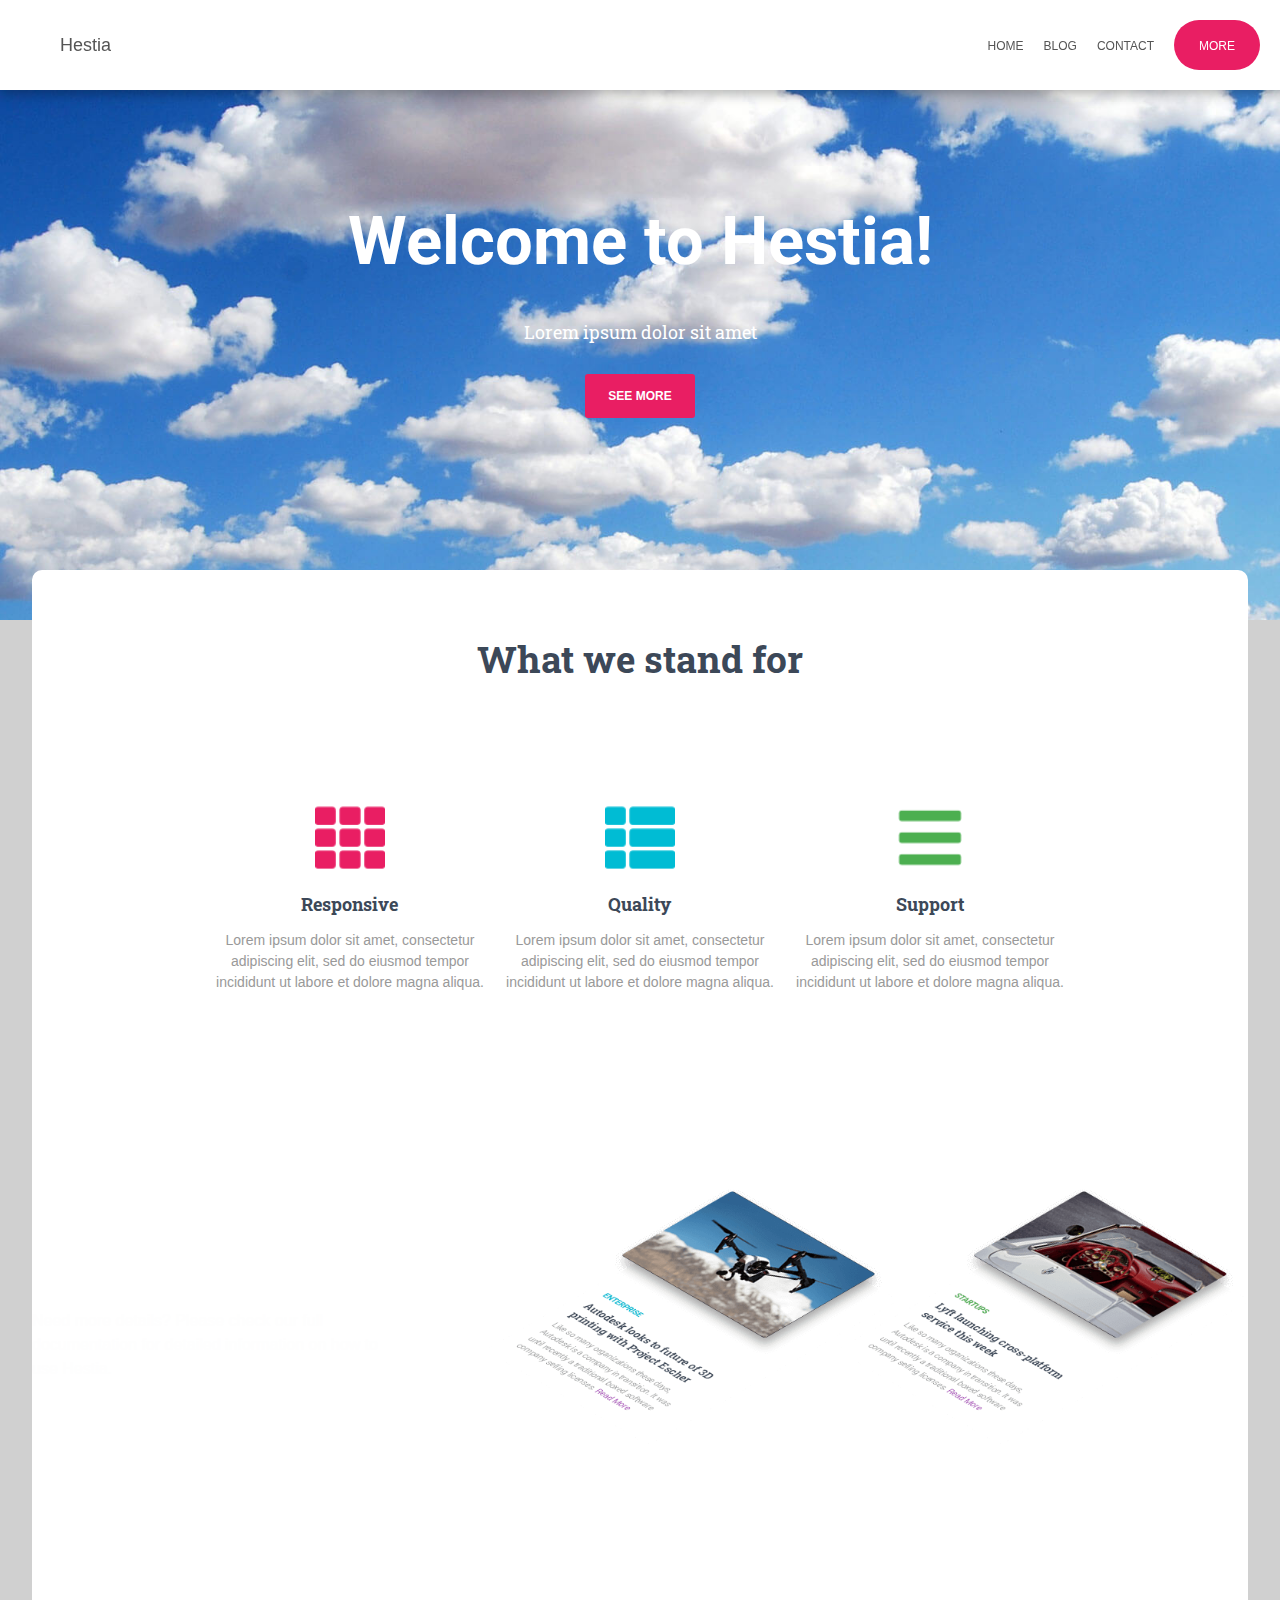
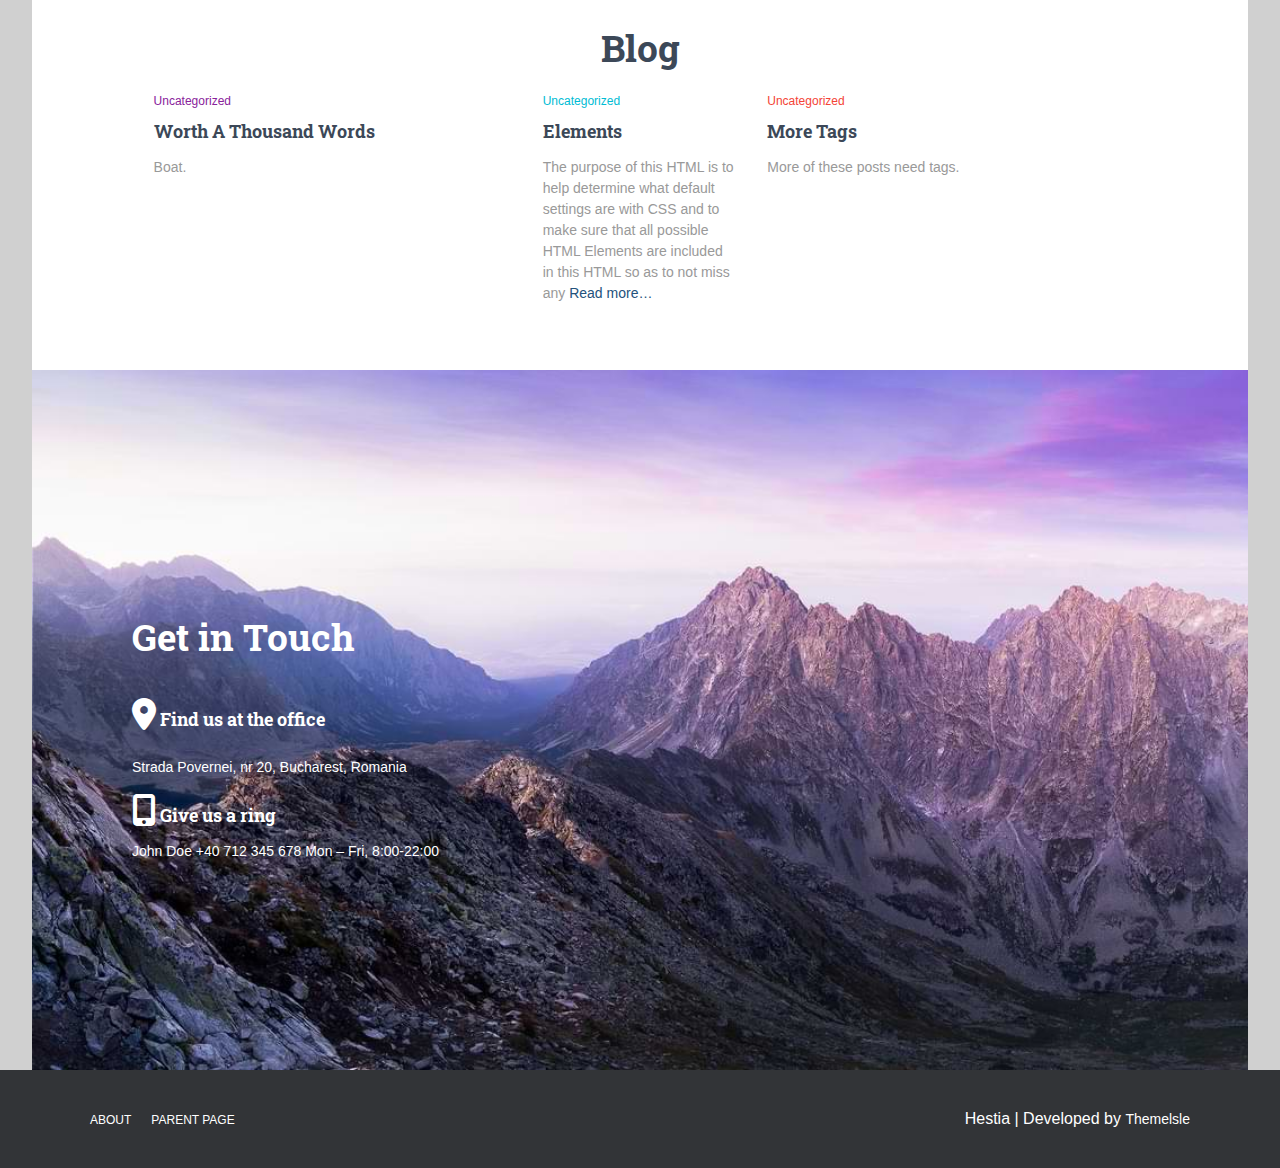
==== commit 1a0acfcd: "media" ====
--- a/index.html
+++ b/index.html
@@ -53,11 +53,11 @@
       </header>
 
       <div class="hero-wrapper">
-        <img
+        <!-- <img
           class="statue-img"
           src="./assets/statue-of-liberty.png"
           alt="statue-liberty"
-        />
+        /> -->
         <div class="center">
           <span class="welcome">Welcome to Hestia!</span>
           <span class="lorem">Lorem ipsum dolor sit amet</span>
@@ -170,15 +170,15 @@
         <nav>
           <div class="nav-links-left">
             <div class="nav-label">
-              <a href="">ABOUT</a>
+              <a href="#">ABOUT</a>
             </div>
             <div class="nav-label">
-              <a href="">PARENT PAGE</a>
+              <a href="#">PARENT PAGE</a>
             </div>
           </div>
 
           <div class="developed-by">
-            Hestia | Developed by <a href="">Themelsle</a>
+            Hestia | Developed by <a href="#">Themelsle</a>
           </div>
         </nav>
       </footer>
--- a/styles/nav/nav.css
+++ b/styles/nav/nav.css
@@ -52,4 +52,14 @@
 }
 .page-container header nav a:hover {
   color: #949494;
+}
+
+@media (max-width: 768px) {
+  .page-container header {
+    padding: 0;
+  }
+  .page-container header nav {
+    flex-direction: column;
+    padding: 0;
+  }
 }/*# sourceMappingURL=nav.css.map */--- a/styles/main/main.css
+++ b/styles/main/main.css
@@ -9,6 +9,7 @@
 .page-container {
   display: flex;
   flex-direction: column;
+  width: 100%;
 }
 .page-container .hero-wrapper {
   position: relative;
@@ -18,15 +19,10 @@
   align-items: center;
   background-image: url("../../assets/clouds.jpg");
   background-repeat: no-repeat;
-  background-size: 100% auto;
+  background-size: cover;
+  background-position: center;
   height: 620px;
-}
-.page-container .hero-wrapper::before {
-  content: "";
-  position: absolute;
-  inset: 0;
-  background-color: rgba(0, 0, 0, 0.5);
-  z-index: 1;
+  width: 100%;
 }
 .page-container .hero-wrapper .statue-img {
   position: absolute;
@@ -125,7 +121,6 @@
   display: flex;
   background-image: url("../../assets/mountain.jpg");
   background-repeat: no-repeat;
-  display: flex;
   width: 100%;
   height: 500px;
   justify-content: center;
@@ -151,8 +146,8 @@
   line-height: 1.5;
 }
 .page-container .main-wrapper .about-hestia img {
-  width: auto;
-  height: 140px;
+  width: 100%;
+  height: auto;
 }
 .page-container .main-wrapper .blog-container {
   display: flex;
@@ -286,4 +281,47 @@
 .page-container .main-wrapper .get-in-touch-container .get-in-touch-wrapper .john-doe-number {
   font-size: 14px;
   font-family: Arial, Helvetica, sans-serif;
+}
+
+@media (max-width: 768px) {
+  .page-container .hero-wrapper {
+    height: 530px;
+  }
+  .page-container .hero-wrapper .center .welcome {
+    font-size: 35px;
+  }
+  .page-container .main-wrapper .stand-for-container {
+    height: 850px;
+  }
+  .page-container .main-wrapper .stand-for-container .grid-container {
+    grid-template-columns: 1fr;
+    grid-template-rows: 1fr 1fr 1fr;
+  }
+  .page-container .main-wrapper .about-hestia {
+    flex-direction: column;
+  }
+  .page-container .main-wrapper .about-hestia img {
+    width: 80%;
+  }
+  .page-container .main-wrapper .blog-container {
+    height: 750px;
+  }
+  .page-container .main-wrapper .blog-container .grid-container {
+    grid-template-columns: 1fr;
+    grid-template-rows: 1fr 1fr 1fr;
+  }
+  .page-container .main-wrapper .blog-container .grid-container .purple {
+    text-align: center;
+  }
+  .page-container .main-wrapper .blog-container .grid-container .blue {
+    text-align: center;
+  }
+  .page-container .main-wrapper .blog-container .grid-container .red {
+    text-align: center;
+    margin: 0;
+  }
+  .page-container .main-wrapper .blog-container .grid-container p {
+    text-align: center;
+    max-width: none;
+  }
 }/*# sourceMappingURL=main.css.map */--- a/styles/footer/footer.css
+++ b/styles/footer/footer.css
@@ -19,6 +19,10 @@
 footer nav .nav-links-left .nav-label a {
   font-size: 12px;
 }
+footer nav .nav-links-left .nav-label a:hover {
+  transition: all 0.3s ease;
+  color: rgba(255, 255, 255, 0.7568627451);
+}
 footer nav .developed-by {
   margin-left: auto;
   color: white;
@@ -30,4 +34,10 @@
   font-size: 14px;
   color: white;
   font-family: Arial, Helvetica, sans-serif;
+}
+
+@media (max-width: 768px) {
+  footer nav {
+    padding: 0;
+  }
 }/*# sourceMappingURL=footer.css.map */